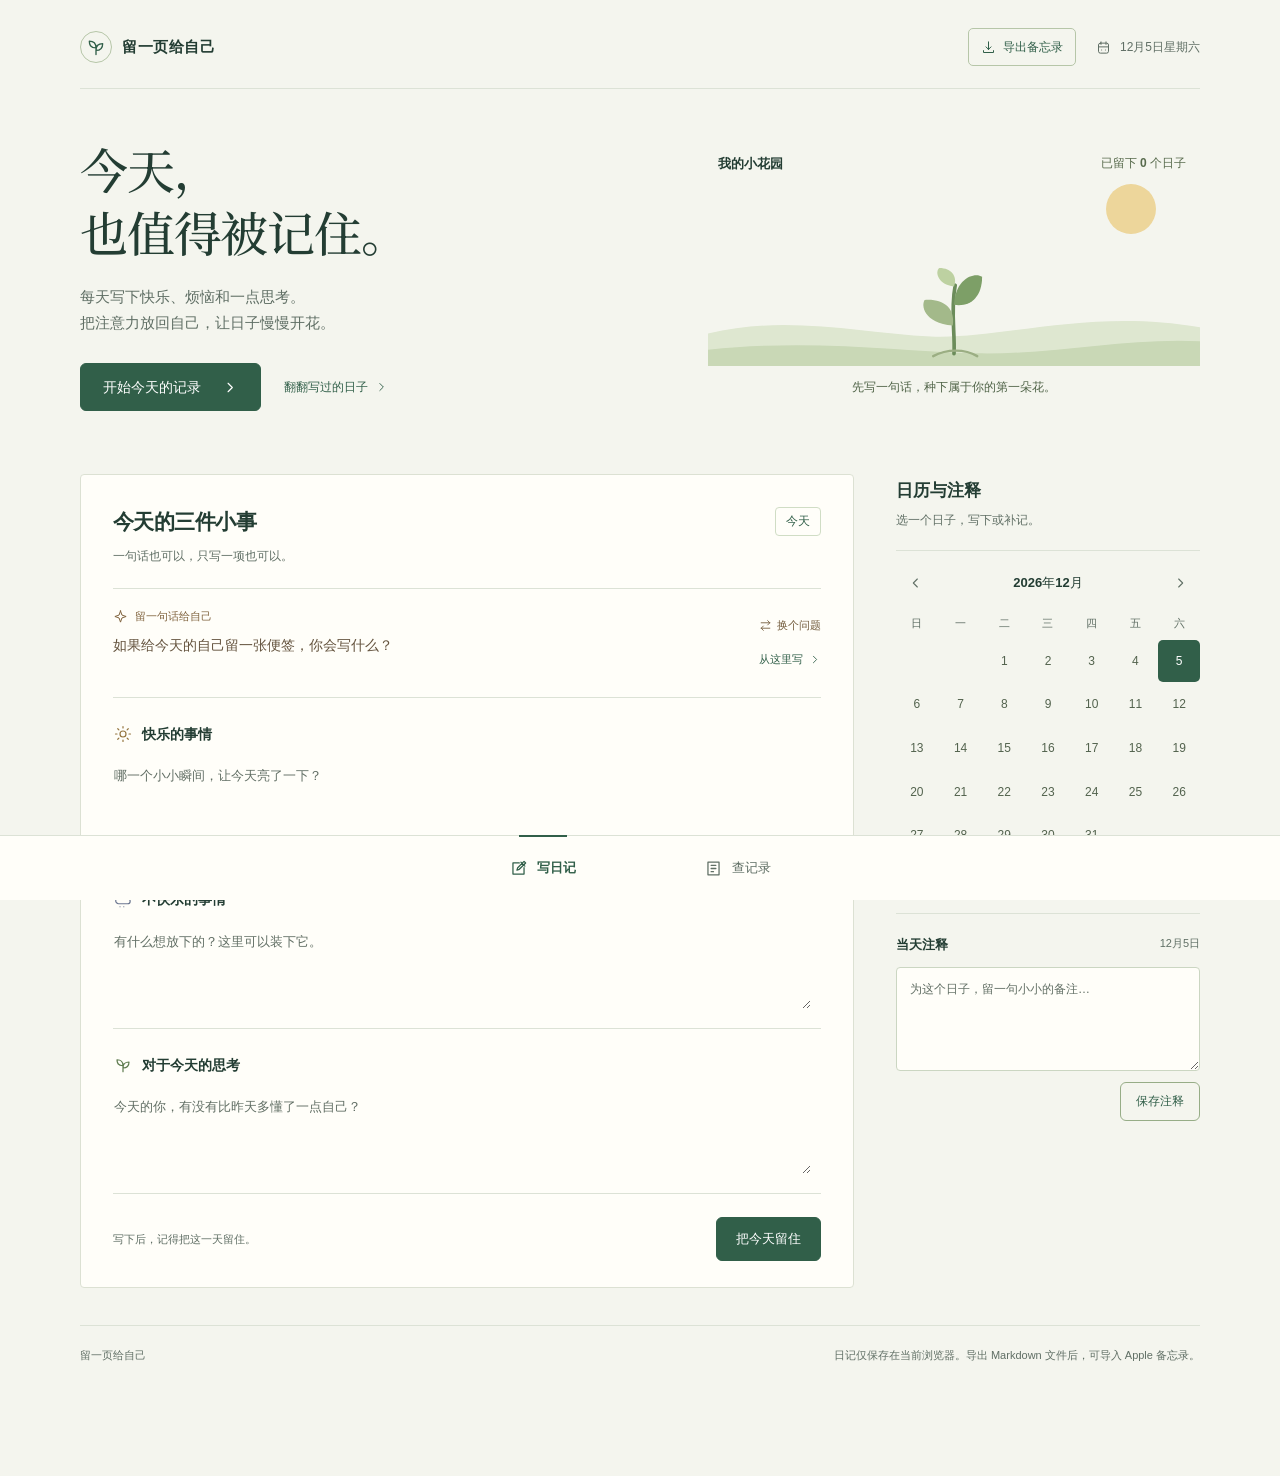
==== growth-space/index.html @ d2fd9449 "Add private growth journal Pages app" ====
<!doctype html>
<html lang="zh-CN">
<head>
<meta charset="utf-8">
<meta name="viewport" content="width=device-width, initial-scale=1">
<meta name="theme-color" content="#f4f5ee">
<meta name="description" content="一个只属于自己的成长花园，写下快乐、烦恼和今天的思考。">
<title>留一页给自己 · 每日记录</title>
<link rel="preload" href="./assets/journal-serif.ttf" as="font" type="font/ttf" crossorigin>
<link rel="stylesheet" href="./style.css">
<script src="./app.js" defer></script>
</head>
<body>
<svg class="icon-defs" xmlns="http://www.w3.org/2000/svg" aria-hidden="true">
<symbol id="i-leaf" viewBox="0 0 24 24"><path d="M12 21V10M12 13C5 13 4 9 4 5c5 0 8 2 8 8ZM12 16c0-5 3-8 8-8 0 5-2 8-8 8Z"/></symbol>
<symbol id="i-sun" viewBox="0 0 24 24"><circle cx="12" cy="12" r="4"/><path d="M12 2v2m0 16v2M2 12h2m16 0h2M5 5l1.5 1.5m11 11L19 19m0-14-1.5 1.5m-11 11L5 19"/></symbol>
<symbol id="i-cloud" viewBox="0 0 24 24"><path d="M6 17h12a3.5 3.5 0 0 0 .1-7 6 6 0 0 0-11.5-1A4 4 0 0 0 6 17ZM8 21h.1m4.9 0h.1"/></symbol>
<symbol id="i-spark" viewBox="0 0 24 24"><path d="m12 3 2.3 6.7L21 12l-6.7 2.3L12 21l-2.3-6.7L3 12l6.7-2.3L12 3Z"/></symbol>
<symbol id="i-calendar" viewBox="0 0 24 24"><rect x="4" y="5" width="16" height="16" rx="3"/><path d="M8 3v4m8-4v4M4 11h16m-11 5h.1m5.9 0h.1"/></symbol>
<symbol id="i-left" viewBox="0 0 24 24"><path d="m14 6-6 6 6 6"/></symbol>
<symbol id="i-right" viewBox="0 0 24 24"><path d="m10 6 6 6-6 6"/></symbol>
<symbol id="i-pen" viewBox="0 0 24 24"><path d="M13 5H5v14h14v-8M15 4l5 5M10 14l3-1 8-8-2-2-8 8-1 3Z"/></symbol>
<symbol id="i-book" viewBox="0 0 24 24"><path d="M5 4h14v16H5zM9 8h6M9 12h6M9 16h3"/></symbol>
<symbol id="i-change" viewBox="0 0 24 24"><path d="M20 7H4m12-4 4 4-4 4M4 17h16m-12 4-4-4 4-4"/></symbol>
<symbol id="i-download" viewBox="0 0 24 24"><path d="M12 3v12m0 0 4-4m-4 4-4-4M4 17v3h16v-3"/></symbol>
<symbol id="i-flower" viewBox="0 0 24 24"><path d="M12 10C6 7 7 2 10 3c3-3 6 1 2 7ZM12 10c2-6 7-6 8-3 3 3-1 7-8 3ZM12 10c6 2 6 7 3 8-3 3-7-1-3-8ZM12 10c-3 6-8 4-8 1-1-4 4-6 8-1ZM12 14v8m0-3c4 0 5-2 6-4-3 0-5 1-6 4Z"/><circle cx="12" cy="10" r="1.8"/></symbol>
</svg>
<div class="page">
<header class="topline">
<a class="brand" href="#write"><span class="brand-mark"><svg class="icon" aria-hidden="true"><use href="#i-leaf"/></svg></span>留一页给自己</a>
<div class="top-actions"><button class="export-button" id="exportNotes" type="button" aria-label="导出备忘录文件" title="导出所有记录为 Markdown 文件"><svg class="icon" aria-hidden="true"><use href="#i-download"/></svg><span>导出备忘录</span></button><div class="top-date"><svg class="icon" aria-hidden="true"><use href="#i-calendar"/></svg><span id="todayLabel"></span></div></div>
</header>
<main id="writePage">
<section class="intro" aria-labelledby="welcomeTitle">
<div class="intro-copy"><h1 id="welcomeTitle" tabindex="-1">今天，<br>也值得被记住。</h1><p>每天写下快乐、烦恼和一点思考。<br>把注意力放回自己，让日子慢慢开花。</p><div class="hero-actions"><button class="button hero-button" id="beginWriting" type="button"><span id="beginLabel">开始今天的记录</span><svg class="icon" aria-hidden="true"><use href="#i-right"/></svg></button><a class="quiet-link" href="#records">翻翻写过的日子<svg class="icon" aria-hidden="true"><use href="#i-right"/></svg></a></div></div>
<section class="garden" aria-labelledby="gardenTitle">
<div class="garden-top"><h2 id="gardenTitle">我的小花园</h2><span class="garden-total">已留下 <b id="gardenCount">0</b> 个日子</span></div>
<div class="garden-scene" id="gardenScene">
<span class="garden-sun" aria-hidden="true"></span>
<svg class="garden-ground" viewBox="0 0 460 55" preserveAspectRatio="none" aria-hidden="true"><path d="M0 35C75 0 147 24 211 27S358-7 460 26V55H0Z" fill="currentColor"/><path d="M0 44c101-18 176-3 248-1s142-21 212-8v20H0Z" fill="#c9d8b6"/></svg>
<svg class="garden-seedling" id="gardenSeedling" viewBox="0 0 90 110" aria-hidden="true"><path d="M45 103C46 86 42 68 46 47" fill="none" stroke="#6b8c5a" stroke-width="3" stroke-linecap="round"/><path d="M44 80C20 78 18 63 21 59c16-1 25 7 23 21Z" fill="#a3b98a"/><path d="M45 63C46 41 62 36 68 40c0 17-10 25-23 23Z" fill="#7d9f67"/><path d="M45 48C32 47 29 36 33 33c10 0 15 7 12 15Z" fill="#bdd1a1"/><path d="M28 105c11-6 26-6 36 0" fill="none" stroke="#9bae83" stroke-width="2" stroke-linecap="round"/></svg>
<div id="gardenFlowers"></div>
</div>
<p class="garden-caption" id="gardenCaption">先写一句话，种下属于你的第一朵花。</p>
<p class="garden-more" id="gardenMore" hidden></p>
</section>
</section>
<div class="workspace">
<section class="journal" id="journal" aria-labelledby="journalTitle">
<div class="journal-head"><div><h2 id="journalTitle">今天的三件小事</h2><p class="writing-status" id="writingStatus">一句话也可以，只写一项也可以。</p></div><span class="selected-label" id="recordDateTag">今天</span></div>
<aside class="inspiration" aria-label="写作灵感">
<div class="inspiration-copy"><div class="inspiration-head"><svg class="icon" aria-hidden="true"><use href="#i-spark"/></svg><span id="promptCategory">给你一点写作灵感</span></div><p id="inspirationText" aria-live="polite"></p></div>
<div class="inspiration-actions"><button type="button" class="text-button" id="nextPrompt"><svg class="icon" aria-hidden="true"><use href="#i-change"/></svg>换个问题</button><button type="button" class="text-button start-prompt" id="startPrompt">从这里写<svg class="icon" aria-hidden="true"><use href="#i-right"/></svg></button></div>
</aside>
<div class="prompt happy-field"><label class="prompt-label" for="happyInput"><span class="prompt-symbol"><svg class="icon" aria-hidden="true"><use href="#i-sun"/></svg></span>快乐的事情</label><textarea id="happyInput" maxlength="1000" placeholder="哪一个小小瞬间，让今天亮了一下？"></textarea></div>
<div class="prompt low-field"><label class="prompt-label" for="unhappyInput"><span class="prompt-symbol"><svg class="icon" aria-hidden="true"><use href="#i-cloud"/></svg></span>不快乐的事情</label><textarea id="unhappyInput" maxlength="1000" placeholder="有什么想放下的？这里可以装下它。"></textarea></div>
<div class="prompt thought-field"><label class="prompt-label" for="thoughtInput"><span class="prompt-symbol"><svg class="icon" aria-hidden="true"><use href="#i-leaf"/></svg></span>对于今天的思考</label><textarea id="thoughtInput" maxlength="1000" placeholder="今天的你，有没有比昨天多懂了一点自己？"></textarea></div>
<div class="journal-foot"><span class="save-status" id="saveHint" role="status">写下后，记得把这一天留住。</span><button class="button" id="saveRecord" type="button">把今天留住</button></div>
</section>
<aside class="calendar" aria-labelledby="calendarTitle">
<div class="calendar-title"><h2 id="calendarTitle">日历与注释</h2><p>选一个日子，写下或补记。</p></div>
<div class="calendar-head"><div class="month-nav"><button class="month-button" id="prevMonth" type="button" aria-label="上个月"><svg class="icon" aria-hidden="true"><use href="#i-left"/></svg></button><strong id="monthLabel"></strong><button class="month-button" id="nextMonth" type="button" aria-label="下个月"><svg class="icon" aria-hidden="true"><use href="#i-right"/></svg></button></div></div>
<div class="weekdays" aria-hidden="true"><span>日</span><span>一</span><span>二</span><span>三</span><span>四</span><span>五</span><span>六</span></div>
<div class="days" id="calendarDays" aria-label="选择记录日期"></div>
<div class="calendar-legend"><span><i class="legend-dot"></i>这些日子，留下了记录</span><button id="returnToday" type="button">回到今天</button></div>
<div class="note"><label class="note-label" for="calendarNoteInput">当天注释 <span id="calendarDateLabel"></span></label><textarea id="calendarNoteInput" maxlength="500" placeholder="为这个日子，留一句小小的备注…"></textarea><div class="note-foot"><button class="button" id="saveCalendarNote" type="button">保存注释</button></div></div>
</aside>
</div>
<footer class="bottom-note"><span>留一页给自己</span><span>日记仅保存在当前浏览器。导出 Markdown 文件后，可导入 Apple 备忘录。</span></footer>
</main>
<main id="recordsPage" hidden aria-labelledby="recordsTitle">
<div class="archive">
<section class="archive-intro"><svg class="icon" aria-hidden="true"><use href="#i-flower"/></svg><h1 id="recordsTitle" tabindex="-1">原来，已经走过这些日子。</h1><p>把平常的日子收好，再看看慢慢生长的自己。</p></section>
<p class="archive-count" id="recordCount" role="status"></p>
<section class="archive-transfer" aria-label="导入旧站记录"><div><h2>从旧网址带回记录</h2><p>在旧网站导出备忘录，再选择文件导入到这里。</p></div><div><input id="importArchive" type="file" accept=".md,text/markdown" hidden><button class="export-button" id="importArchiveButton" type="button">导入旧站备忘录</button></div></section>
<div id="recordList"></div>
<section class="archive-empty" id="recordsEmpty" hidden><h2>这里，等着你的第一朵花。</h2><p>写下一件小事，保存后就能在这里重逢。</p><a href="#write">去留住今天</a></section>
</div>
</main>
</div>
<nav class="bottom-nav" aria-label="页面切换">
<a href="#write" id="writeNav" aria-current="page"><svg class="icon" aria-hidden="true"><use href="#i-pen"/></svg>写日记</a>
<a href="#records" id="recordsNav"><svg class="icon" aria-hidden="true"><use href="#i-book"/></svg>查记录</a>
</nav>
<div class="toast" id="toast" role="status" aria-live="polite"></div>
</body>
</html>
---- growth-space/style.css ----
@font-face {
  font-family: "Journal Serif";
  src: url("./assets/journal-serif.ttf") format("truetype");
  font-style: normal;
  font-weight: 500;
  font-display: swap;
}
:root {
  color-scheme: light;
  --ink: #233d33;
  --muted: #606f65;
  --line: #dce2d6;
  --paper: #fffef9;
  --ground: #f4f5ee;
  --green: #315f49;
  --green-dark: #244b38;
  --green-pale: #e8eee1;
  --warm: #80633e;
}
* { box-sizing: border-box; }
html { scroll-padding: 24px 0 112px; }
body { margin: 0; background: var(--ground); color: var(--ink); font: 15px/1.75 -apple-system, BlinkMacSystemFont, "Segoe UI", "PingFang SC", "Microsoft YaHei", sans-serif; -webkit-font-smoothing: antialiased; }
button, textarea { font: inherit; }
button, a { -webkit-tap-highlight-color: transparent; }
button { color: inherit; cursor: pointer; touch-action: manipulation; }
button:focus-visible, a:focus-visible, textarea:focus-visible, article:focus-visible { outline: 2px solid var(--green); outline-offset: 4px; }
::selection { background: #d7e3cc; color: #233d33; }
textarea { caret-color: var(--green); scroll-margin: 24px 0 112px; }
[hidden] { display: none !important; }
.icon { width: 20px; height: 20px; flex: none; fill: none; stroke: currentColor; stroke-width: 1.6; stroke-linecap: round; stroke-linejoin: round; }
.icon-defs { position: absolute; width: 0; height: 0; overflow: hidden; }
.page { width: min(1120px, calc(100% - 64px)); margin: auto; padding: 28px 0 calc(110px + env(safe-area-inset-bottom, 0px)); }
.topline { display: flex; align-items: center; justify-content: space-between; gap: 16px; border-bottom: 1px solid var(--line); padding-bottom: 22px; }
.brand { display: flex; align-items: center; gap: 10px; color: var(--ink); text-decoration: none; font-size: 15px; font-weight: 650; letter-spacing: .035em; }
.brand-mark { display: grid; place-items: center; width: 32px; height: 32px; color: var(--green); border: 1px solid #b6c6a8; border-radius: 50%; }
.brand-mark .icon { width: 20px; height: 20px; }
.top-actions { display: flex; align-items: center; gap: 20px; }
.export-button { display: inline-flex; align-items: center; justify-content: center; gap: 7px; min-height: 38px; padding: 0 12px; border: 1px solid #b6c6a8; border-radius: 5px; background: transparent; color: var(--green); font-size: 12px; white-space: nowrap; transition: background .16s ease, border-color .16s ease; }
.export-button .icon { width: 15px; height: 15px; }
.export-button:hover { background: var(--green-pale); border-color: var(--green); }
.top-date { display: flex; align-items: center; gap: 9px; color: var(--muted); font-size: 12px; }
.top-date .icon { width: 15px; height: 15px; }
main { padding-top: 40px; }
.intro { display: grid; grid-template-columns: 1.15fr 1fr; align-items: center; gap: 62px; margin-bottom: 48px; }
.intro-copy { padding: 8px 0 15px; }
h1 { font-family: "Journal Serif", "Noto Serif SC", "Songti SC", "STSong", serif; font-size: 48px; line-height: 1.32; letter-spacing: -.025em; font-weight: 500; margin: 0; }
.intro-copy p { font-size: 15px; color: var(--muted); margin: 20px 0 0; }
.hero-actions { display: flex; align-items: center; flex-wrap: wrap; gap: 12px 23px; margin-top: 27px; }
.button { display: inline-flex; align-items: center; justify-content: center; gap: 12px; min-height: 44px; border: 1px solid var(--green); border-radius: 6px; padding: 0 19px; background: var(--green); color: #fff; font-size: 13px; font-weight: 550; white-space: nowrap; transition: background .16s ease, border-color .16s ease; }
.button:hover { background: var(--green-dark); border-color: var(--green-dark); }
.button:active { background: #1e402e; }
.hero-button { min-height: 48px; font-size: 14px; padding: 0 22px; gap: 20px; }
.hero-button .icon { width: 17px; height: 17px; }
.quiet-link { display: inline-flex; align-items: center; gap: 6px; color: var(--green); text-decoration: none; min-height: 44px; font-size: 12px; }
.quiet-link .icon { width: 14px; height: 14px; }
.quiet-link:hover { text-decoration: underline; text-underline-offset: 5px; }
.garden { position: relative; padding: 13px 0 16px; overflow: hidden; isolation: isolate; min-height: 276px; }
.garden-top { position: relative; z-index: 1; display: flex; justify-content: space-between; align-items: center; gap: 10px; padding: 0 14px 0 10px; }
.garden-top h2 { font-size: 13px; font-weight: 600; margin: 0; }
.garden-total { font-size: 12px; color: #586b4d; }
.garden-total b { font-weight: 600; }
.garden-scene { position: relative; height: 190px; }
.garden-sun { position: absolute; right: 9%; top: 9px; width: 50px; height: 50px; border-radius: 50%; background: #edd69b; }
.garden-ground { position: absolute; inset: auto -35px -1px; height: 58px; width: calc(100% + 70px); color: #dee7d0; }
.garden-flower { position: absolute; transform: translateX(-50%); display: block; padding: 0; border: 0; background: transparent; transform-origin: 50% 95%; transition: transform .2s ease; }
.garden-flower:hover { transform: translateX(-50%) rotate(-5deg); }
.garden-flower svg { display: block; width: 100%; height: auto; overflow: visible; }
.garden-flower:focus-visible { outline-offset: 0; border-radius: 5px; }
.garden-seedling { position: absolute; width: 110px; height: 140px; left: 50%; bottom: 0; transform: translateX(-50%); }
.garden-caption { position: relative; z-index: 1; text-align: center; margin: 12px 0 0; color: #4f6347; font-size: 12px; }
.garden-more { font-size: 11px; text-align: center; color: #596d50; margin: 4px 0 0; }
.bloom .garden-flower:last-child svg { animation: blossom .7s cubic-bezier(.16,1,.3,1) both; transform-origin: center bottom; }
@keyframes blossom { from { transform: scale(.75) rotate(-8deg); filter: brightness(1.15); } to { transform: scale(1) rotate(0); filter: brightness(1); } }
.workspace { display: grid; grid-template-columns: minmax(0,1fr) 304px; gap: 42px; align-items: start; }
.journal { min-width: 0; background: var(--paper); border: 1px solid #dce1d3; border-radius: 4px; padding: 29px 32px 26px; }
.journal-head { display: flex; justify-content: space-between; align-items: flex-start; gap: 15px; padding-bottom: 21px; }
.journal-head h2 { margin: 0; font-size: 21px; font-weight: 600; letter-spacing: -.025em; }
.writing-status { font-size: 12px; color: var(--muted); margin: 5px 0 0; }
.selected-label { font-size: 12px; color: var(--green); border: 1px solid #d0ddc5; padding: 3px 10px; border-radius: 4px; white-space: nowrap; margin-top: 3px; }
.inspiration { display: flex; align-items: flex-start; justify-content: space-between; gap: 22px; padding: 18px 0 20px; border-top: 1px solid var(--line); border-bottom: 1px solid var(--line); min-width: 0; }
.inspiration-copy { min-width: 0; }
.inspiration-head { display: flex; align-items: center; gap: 7px; color: var(--warm); font-size: 11px; }
.inspiration-head .icon { width: 15px; height: 15px; }
.inspiration p { font-size: 14px; line-height: 1.85; margin: 7px 0 0; color: #64533e; }
.inspiration-actions { display: grid; flex: none; gap: 0; padding-top: 2px; }
.text-button { display: inline-flex; align-items: center; justify-content: flex-start; gap: 5px; min-height: 34px; padding: 0; border: 0; background: none; color: #725b3c; font-size: 11px; }
.text-button .icon { width: 13px; height: 13px; }
.text-button:hover { text-decoration: underline; text-underline-offset: 4px; }
.start-prompt { color: var(--green); }
.prompt { padding: 24px 0 18px; border-bottom: 1px solid var(--line); }
.prompt-label { display: flex; align-items: center; gap: 9px; margin-bottom: 10px; font-weight: 600; font-size: 14px; }
.prompt-symbol { display: grid; place-items: center; width: 20px; height: 24px; color: #94743e; }
.prompt-symbol .icon { width: 18px; height: 18px; }
.low-field .prompt-symbol { color: #6c7791; }
.thought-field .prompt-symbol { color: #5d7a4e; }
.prompt textarea { display: block; width: 100%; border: 1px solid transparent; border-radius: 3px; min-height: 88px; padding: 7px 9px; margin-left: -9px; max-width: calc(100% + 9px); resize: vertical; background: transparent; color: var(--ink); font-size: 16px; line-height: 1.85; transition: background .16s ease; }
.prompt textarea::placeholder { color: #626f65; font-size: 13px; }
.prompt textarea:focus { background: #f8faf4; border-color: #b7c8ac; }
.prompt textarea:focus-visible { outline: 2px solid var(--green); outline-offset: 2px; }
.journal-foot { padding-top: 23px; display: flex; align-items: center; justify-content: space-between; gap: 15px; }
.save-status { font-size: 11px; color: var(--muted); }
.calendar { padding: 2px 0 0; min-width: 0; }
.calendar-title { padding: 0 0 19px; border-bottom: 1px solid var(--line); }
.calendar-title h2 { font-size: 17px; margin: 0; font-weight: 600; }
.calendar-title p { font-size: 12px; margin: 4px 0 0; color: var(--muted); }
.calendar-head { padding: 12px 0 5px; }
.month-nav { display: flex; align-items: center; justify-content: space-between; gap: 5px; }
.month-nav strong { font-size: 13px; text-align: center; font-weight: 550; font-variant-numeric: tabular-nums; }
.month-button { display: grid; place-items: center; width: 40px; height: 40px; padding: 0; border: 0; border-radius: 5px; background: transparent; color: var(--muted); }
.month-button .icon { width: 16px; height: 16px; }
.month-button:hover { background: #e7edde; }
.weekdays, .days { display: grid; grid-template-columns: repeat(7,minmax(0,1fr)); text-align: center; gap: 2px; }
.weekdays { margin: 6px 0 7px; }
.weekdays span { color: var(--muted); font-size: 11px; }
.calendar-day, .calendar-spacer { position: relative; min-height: 40px; aspect-ratio: 1; display: grid; place-items: center; }
.calendar-day { width: 100%; border: 0; border-radius: 5px; background: transparent; font-size: 12px; color: #53634e; font-variant-numeric: tabular-nums; }
.calendar-day:hover { background: #e6eddd; }
.calendar-day.selected { background: var(--green); color: white; }
.calendar-day.today:not(.selected) { box-shadow: inset 0 0 0 1px #97b08b; color: var(--green-dark); }
.calendar-day.has-note:after { position: absolute; content: ""; bottom: 4px; left: calc(50% - 2px); width: 4px; height: 4px; border-radius: 50%; background: #b18a4b; }
.calendar-day.selected.has-note:after { background: white; }
.calendar-legend { display: flex; align-items: center; justify-content: space-between; gap: 4px; font-size: 11px; color: var(--muted); margin: 8px 0 0; }
.legend-dot { display: inline-block; width: 4px; height: 4px; background: #b18a4b; border-radius: 50%; margin-right: 5px; }
.calendar-legend button { font-size: 11px; min-height: 36px; padding: 0 1px; color: var(--green); background: none; border: 0; }
.note { border-top: 1px solid var(--line); padding-top: 20px; margin-top: 12px; }
.note-label { display: flex; justify-content: space-between; gap: 8px; font-size: 13px; font-weight: 600; margin-bottom: 10px; }
.note-label span { color: var(--muted); font-size: 11px; font-weight: 400; }
.note textarea { display: block; width: 100%; min-height: 104px; border: 1px solid #cbd6c2; border-radius: 4px; resize: vertical; background: var(--paper); color: var(--ink); font-size: 15px; line-height: 1.8; padding: 11px 13px; }
.note textarea::placeholder { color: #626f65; font-size: 12px; }
.note-foot { text-align: right; margin-top: 11px; }
.note-foot .button { background: transparent; color: var(--green); border-color: #97ad87; min-height: 39px; padding: 0 15px; font-size: 12px; }
.note-foot .button:hover { background: #e6eddd; }
.bottom-note { display: flex; align-items: center; justify-content: space-between; gap: 20px; margin: 37px 0 0; padding-top: 20px; border-top: 1px solid var(--line); color: var(--muted); font-size: 11px; }
.bottom-nav { position: fixed; bottom: 0; left: 0; right: 0; z-index: 5; display: flex; justify-content: center; gap: 25px; padding: 9px 20px calc(9px + env(safe-area-inset-bottom,0px)); background: var(--paper); border-top: 1px solid #dce2d6; }
.bottom-nav a { position: relative; display: flex; align-items: center; justify-content: center; gap: 9px; width: 170px; min-height: 46px; color: var(--muted); text-decoration: none; font-size: 13px; border-radius: 4px; }
.bottom-nav a[aria-current=page] { color: var(--green); font-weight: 650; }
.bottom-nav a[aria-current=page]:before { content: ""; position: absolute; top: -10px; left: calc(50% - 24px); width: 48px; height: 2px; background: var(--green); }
.bottom-nav a:hover { background: #f0f4e9; }
.bottom-nav .icon { width: 19px; height: 19px; }
.toast { position: fixed; left: 50%; bottom: calc(85px + env(safe-area-inset-bottom,0px)); transform: translate(-50%,8px); opacity: 0; pointer-events: none; background: #2d4c39; color: white; border-radius: 6px; padding: 12px 18px; font-size: 13px; max-width: calc(100% - 32px); width: max-content; z-index: 6; box-shadow: 0 5px 22px #253a2720; transition: opacity .18s ease,transform .18s ease; }
.toast.show { transform: translate(-50%,0); opacity: 1; }
.archive { max-width: 940px; margin: auto; }
.archive-intro { padding: 16px 0 25px; }
.archive-intro h1 { font-size: 36px; }
.archive-intro p { color: var(--muted); font-size: 14px; margin: 14px 0 0; }
.archive-intro .icon { width: 28px; height: 28px; color: #688052; margin-bottom: 14px; }
.archive-count { color: var(--muted); font-size: 12px; margin: 0 0 33px; }
.archive-transfer { display: flex; align-items: center; justify-content: space-between; gap: 20px; padding: 18px 20px; margin: 0 0 28px; border-left: 2px solid #9eae8d; background: #edf0e8; }
.archive-transfer h2 { margin: 0; font-size: 14px; font-weight: 600; }
.archive-transfer p { margin: 3px 0 0; color: var(--muted); font-size: 12px; }
.archive-transfer .export-button { background: var(--paper); }
.archive-entry { display: grid; grid-template-columns: 185px minmax(0,1fr); gap: 40px; padding: 30px 0 36px; border-top: 1px solid var(--line); scroll-margin-top: 30px; }
.archive-entry h2 { font-size: 13px; line-height: 1.9; font-weight: 550; margin: 0; color: #5d705c; }
.archive-entry h3 { font-size: 12px; color: #527244; margin: 25px 0 7px; font-weight: 600; }
.archive-content h3:first-child { margin-top: 0; }
.archive-entry p { font-size: 15px; line-height: 1.95; white-space: pre-wrap; overflow-wrap: anywhere; margin: 0; max-width: 70ch; }
.archive-entry.highlighted { border-top-color: #7c9a68; }
.archive-empty { padding: 30px 0; border-top: 1px solid var(--line); }
.archive-empty h2 { font-size: 19px; font-weight: 500; margin-top: 0; }
.archive-empty p { font-size: 14px; color: var(--muted); }
.archive-empty a { display: inline-flex; align-items: center; min-height: 44px; color: var(--green-dark); text-underline-offset: 5px; }
@media (max-width: 1000px) {
  .page { width: calc(100% - 48px); }
  .workspace { grid-template-columns: minmax(0,1fr) 280px; gap: 27px; }
  .journal { padding: 25px 24px; }
  .intro { gap: 32px; }
  h1 { font-size: 42px; }
  .hero-actions { gap: 9px 15px; }
  .hero-button { padding: 0 17px; }
  .inspiration { flex-direction: column; gap: 9px; }
  .inspiration-actions { display: flex; justify-content: space-between; width: 100%; }
  .journal-foot { align-items: flex-start; flex-direction: column; }
  .journal-foot .button { align-self: flex-end; }
}
@media (max-width: 700px) {
  .page { width: min(560px,calc(100% - 36px)); padding-top: 19px; }
  .topline { padding-bottom: 17px; }
  .brand { font-size: 13px; gap: 8px; }
  .brand-mark { width: 28px; height: 28px; }
  .top-actions { gap: 9px; }
  .export-button { gap: 5px; min-height: 36px; padding: 0 8px; font-size: 10px; }
  .export-button .icon { width: 14px; height: 14px; }
  .top-date { font-size: 11px; }
  .top-date .icon { display: none; }
  main { padding-top: 25px; }
  .intro { grid-template-columns: 1fr; gap: 18px; margin-bottom: 30px; }
  .intro-copy { padding: 0; }
  .intro-copy h1 { font-size: 33px; line-height: 1.3; }
  .intro-copy h1 br { display: none; }
  .intro-copy p { font-size: 13px; margin-top: 13px; line-height: 1.9; }
  .hero-actions { margin-top: 20px; gap: 10px 18px; }
  .hero-button { min-height: 44px; padding: 0 15px; gap: 9px; font-size: 13px; }
  .quiet-link { font-size: 11px; }
  .garden { padding: 7px 0 10px; min-height: 0; }
  .garden-top { padding: 0; }
  .garden-top h2 { font-size: 12px; }
  .garden-total { font-size: 11px; }
  .garden-scene { height: 104px; margin: 0 10px; }
  .garden-sun { width: 32px; height: 32px; top: 5px; }
  .garden-flower { max-width: 50px; }
  .garden-seedling { width: 68px; height: 90px; }
  .garden-ground { height: 36px; }
  .garden-caption { font-size: 11px; margin-top: 8px; }
  .garden-more { font-size: 11px; margin-top: 3px; }
  .workspace { display: flex; flex-direction: column; gap: 32px; }
  .workspace > * { width: 100%; }
  .journal { padding: 23px 20px; }
  .journal-head { padding-bottom: 17px; }
  .journal-head h2 { font-size: 18px; }
  .writing-status { font-size: 11px; }
  .selected-label { font-size: 11px; }
  .inspiration { padding: 15px 0 14px; }
  .inspiration p { font-size: 13px; margin-top: 6px; }
  .inspiration-head { font-size: 11px; }
  .inspiration-actions { padding-top: 0; }
  .text-button { min-height: 32px; font-size: 11px; }
  .prompt { padding: 21px 0 15px; }
  .prompt-label { font-size: 14px; margin-bottom: 8px; }
  .prompt textarea { font-size: 16px; min-height: 83px; }
  .prompt textarea::placeholder { font-size: 12px; }
  .journal-foot { flex-direction: row; align-items: center; gap: 12px; padding-top: 20px; }
  .save-status { font-size: 11px; max-width: 49%; }
  .button { min-height: 43px; padding: 0 13px; font-size: 12px; }
  .calendar { padding: 0 7px; }
  .calendar-title { padding-bottom: 16px; }
  .calendar-title h2 { font-size: 17px; }
  .calendar-day, .calendar-spacer { aspect-ratio: 1.2; min-height: 40px; }
  .calendar-day { font-size: 13px; }
  .note textarea { font-size: 16px; min-height: 100px; }
  .bottom-note { align-items: flex-start; flex-direction: column; gap: 4px; margin-top: 32px; font-size: 11px; }
  .bottom-nav { gap: 12px; }
  .bottom-nav a { width: 44%; min-height: 45px; font-size: 13px; }
  .archive-intro { padding-top: 3px; }
  .archive-intro h1 { font-size: 29px; line-height: 1.5; }
  .archive-intro p { font-size: 13px; margin-top: 10px; }
  .archive-count { font-size: 11px; margin-bottom: 25px; }
  .archive-transfer { align-items: flex-start; flex-direction: column; gap: 12px; padding: 15px; margin-bottom: 20px; }
  .archive-transfer > div:last-child { align-self: flex-end; }
  .archive-entry { grid-template-columns: 1fr; gap: 19px; padding: 24px 0 29px; }
  .archive-entry h2 { font-size: 12px; }
  .archive-entry p { font-size: 15px; }
}
@media (max-width: 360px) {
  .page { width: calc(100% - 28px); }
  .intro-copy h1 { font-size: 29px; }
  .top-date { font-size: 11px; }
  .brand { font-size: 12px; }
  .top-actions { gap: 7px; }
  .export-button { padding: 0 6px; font-size: 10px; }
  .hero-actions { gap: 2px 10px; }
  .hero-button { font-size: 12px; padding: 0 12px; }
  .quiet-link { font-size: 11px; }
  .journal { padding: 20px 16px; }
}
@media (prefers-reduced-motion: reduce) {
  .bloom .garden-flower:last-child svg { animation: none; }
  button, .garden-flower, .toast, .prompt textarea { transition: none; }
}
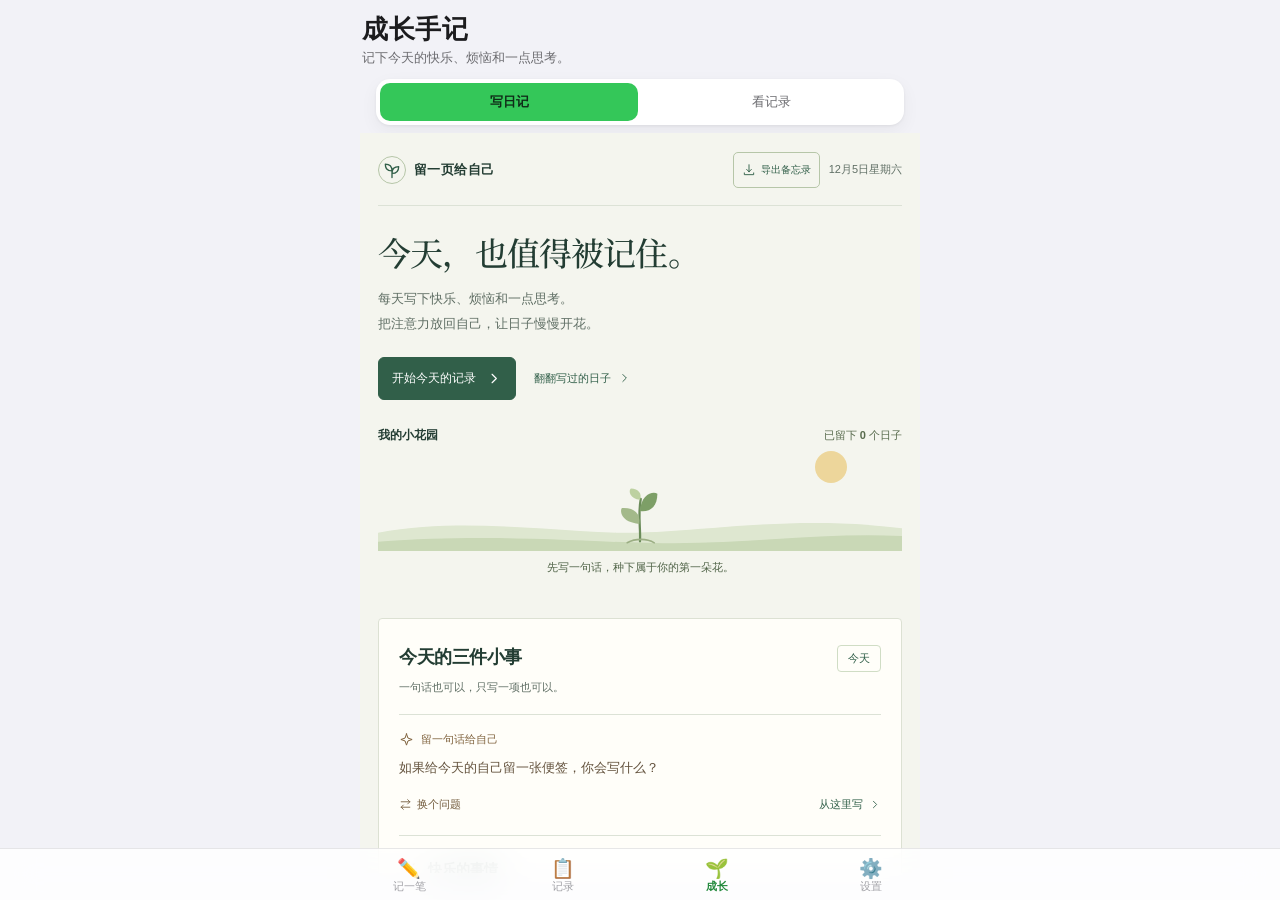
==== commit bc648593: "Route standalone journal link into main app" ====
--- a/growth-space/index.html
+++ b/growth-space/index.html
@@ -6,6 +6,7 @@
 <meta name="theme-color" content="#f4f5ee">
 <meta name="description" content="一个只属于自己的成长花园，写下快乐、烦恼和今天的思考。">
 <title>留一页给自己 · 每日记录</title>
+<script>if(new URLSearchParams(location.search).get('embedded')==='1'){document.documentElement.classList.add('embedded')}else{location.replace('../#growth')}</script>
 <link rel="preload" href="./assets/journal-serif.ttf" as="font" type="font/ttf" crossorigin>
 <link rel="stylesheet" href="./style.css">
 <script src="./app.js" defer></script>
--- a/growth-space/style.css
+++ b/growth-space/style.css
@@ -30,6 +30,7 @@
 .icon { width: 20px; height: 20px; flex: none; fill: none; stroke: currentColor; stroke-width: 1.6; stroke-linecap: round; stroke-linejoin: round; }
 .icon-defs { position: absolute; width: 0; height: 0; overflow: hidden; }
 .page { width: min(1120px, calc(100% - 64px)); margin: auto; padding: 28px 0 calc(110px + env(safe-area-inset-bottom, 0px)); }
+html.embedded .page { padding-bottom: 22px; }
 .topline { display: flex; align-items: center; justify-content: space-between; gap: 16px; border-bottom: 1px solid var(--line); padding-bottom: 22px; }
 .brand { display: flex; align-items: center; gap: 10px; color: var(--ink); text-decoration: none; font-size: 15px; font-weight: 650; letter-spacing: .035em; }
 .brand-mark { display: grid; place-items: center; width: 32px; height: 32px; color: var(--green); border: 1px solid #b6c6a8; border-radius: 50%; }
@@ -132,12 +133,14 @@
 .note-foot .button:hover { background: #e6eddd; }
 .bottom-note { display: flex; align-items: center; justify-content: space-between; gap: 20px; margin: 37px 0 0; padding-top: 20px; border-top: 1px solid var(--line); color: var(--muted); font-size: 11px; }
 .bottom-nav { position: fixed; bottom: 0; left: 0; right: 0; z-index: 5; display: flex; justify-content: center; gap: 25px; padding: 9px 20px calc(9px + env(safe-area-inset-bottom,0px)); background: var(--paper); border-top: 1px solid #dce2d6; }
+html.embedded .bottom-nav { display: none; }
 .bottom-nav a { position: relative; display: flex; align-items: center; justify-content: center; gap: 9px; width: 170px; min-height: 46px; color: var(--muted); text-decoration: none; font-size: 13px; border-radius: 4px; }
 .bottom-nav a[aria-current=page] { color: var(--green); font-weight: 650; }
 .bottom-nav a[aria-current=page]:before { content: ""; position: absolute; top: -10px; left: calc(50% - 24px); width: 48px; height: 2px; background: var(--green); }
 .bottom-nav a:hover { background: #f0f4e9; }
 .bottom-nav .icon { width: 19px; height: 19px; }
 .toast { position: fixed; left: 50%; bottom: calc(85px + env(safe-area-inset-bottom,0px)); transform: translate(-50%,8px); opacity: 0; pointer-events: none; background: #2d4c39; color: white; border-radius: 6px; padding: 12px 18px; font-size: 13px; max-width: calc(100% - 32px); width: max-content; z-index: 6; box-shadow: 0 5px 22px #253a2720; transition: opacity .18s ease,transform .18s ease; }
+html.embedded .toast { bottom: 18px; }
 .toast.show { transform: translate(-50%,0); opacity: 1; }
 .archive { max-width: 940px; margin: auto; }
 .archive-intro { padding: 16px 0 25px; }
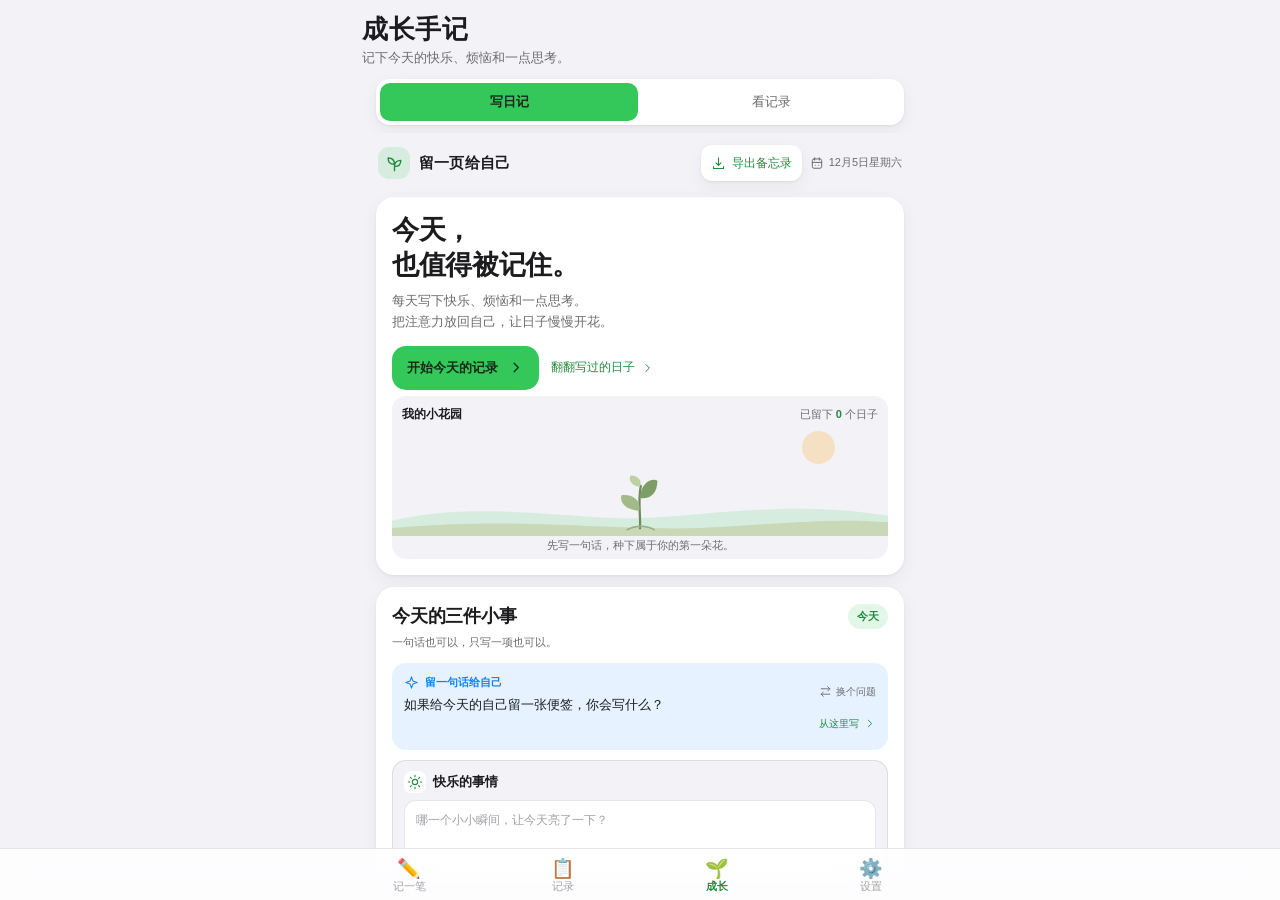
==== commit 3109e7a5: "Match journal theme to the savings app" ====
--- a/growth-space/index.html
+++ b/growth-space/index.html
@@ -3,11 +3,11 @@
 <head>
 <meta charset="utf-8">
 <meta name="viewport" content="width=device-width, initial-scale=1">
-<meta name="theme-color" content="#f4f5ee">
+<meta name="theme-color" content="#f2f2f7" media="(prefers-color-scheme: light)">
+<meta name="theme-color" content="#000000" media="(prefers-color-scheme: dark)">
 <meta name="description" content="一个只属于自己的成长花园，写下快乐、烦恼和今天的思考。">
 <title>留一页给自己 · 每日记录</title>
 <script>if(new URLSearchParams(location.search).get('embedded')==='1'){document.documentElement.classList.add('embedded')}else{location.replace('../#growth')}</script>
-<link rel="preload" href="./assets/journal-serif.ttf" as="font" type="font/ttf" crossorigin>
 <link rel="stylesheet" href="./style.css">
 <script src="./app.js" defer></script>
 </head>
--- a/growth-space/style.css
+++ b/growth-space/style.css
@@ -1,262 +1,223 @@
-@font-face {
-  font-family: "Journal Serif";
-  src: url("./assets/journal-serif.ttf") format("truetype");
-  font-style: normal;
-  font-weight: 500;
-  font-display: swap;
-}
 :root {
-  color-scheme: light;
-  --ink: #233d33;
-  --muted: #606f65;
-  --line: #dce2d6;
-  --paper: #fffef9;
-  --ground: #f4f5ee;
-  --green: #315f49;
-  --green-dark: #244b38;
-  --green-pale: #e8eee1;
-  --warm: #80633e;
+  color-scheme: light dark;
+  --bg: #f2f2f7;
+  --card: #ffffff;
+  --text: #1c1c1e;
+  --text-2: #6c6c70;
+  --text-3: #a1a1a6;
+  --line: rgba(60, 60, 67, 0.12);
+  --green: #34c759;
+  --green-deep: #248a3d;
+  --orange: #ff9f0a;
+  --blue: #0a84ff;
+  --shadow: 0 1px 3px rgba(0, 0, 0, .06), 0 6px 18px rgba(0, 0, 0, .05);
+}
+@media (prefers-color-scheme: dark) {
+  :root {
+    --bg: #000000;
+    --card: #1c1c1e;
+    --text: #f2f2f7;
+    --text-2: #aeaeb2;
+    --text-3: #8e8e93;
+    --line: rgba(120, 120, 128, .3);
+    --green: #30d158;
+    --green-deep: #30d158;
+    --shadow: none;
+  }
 }
 * { box-sizing: border-box; }
-html { scroll-padding: 24px 0 112px; }
-body { margin: 0; background: var(--ground); color: var(--ink); font: 15px/1.75 -apple-system, BlinkMacSystemFont, "Segoe UI", "PingFang SC", "Microsoft YaHei", sans-serif; -webkit-font-smoothing: antialiased; }
+html { min-height: 100%; scroll-padding: 20px 0 90px; }
+body {
+  min-height: 100vh; margin: 0; background: var(--bg); color: var(--text);
+  font: 15px/1.55 -apple-system, BlinkMacSystemFont, "SF Pro Text", "Segoe UI", "PingFang SC", "Microsoft YaHei", sans-serif;
+  -webkit-font-smoothing: antialiased; -webkit-text-size-adjust: 100%;
+}
 button, textarea { font: inherit; }
 button, a { -webkit-tap-highlight-color: transparent; }
 button { color: inherit; cursor: pointer; touch-action: manipulation; }
-button:focus-visible, a:focus-visible, textarea:focus-visible, article:focus-visible { outline: 2px solid var(--green); outline-offset: 4px; }
-::selection { background: #d7e3cc; color: #233d33; }
-textarea { caret-color: var(--green); scroll-margin: 24px 0 112px; }
+button:focus-visible, a:focus-visible, textarea:focus-visible, article:focus-visible {
+  outline: 2px solid var(--blue); outline-offset: 3px;
+}
+::selection { background: rgba(52, 199, 89, .22); color: var(--text); }
+textarea { caret-color: var(--green-deep); scroll-margin: 20px 0 90px; }
 [hidden] { display: none !important; }
-.icon { width: 20px; height: 20px; flex: none; fill: none; stroke: currentColor; stroke-width: 1.6; stroke-linecap: round; stroke-linejoin: round; }
+.icon { width: 20px; height: 20px; flex: none; fill: none; stroke: currentColor; stroke-width: 1.7; stroke-linecap: round; stroke-linejoin: round; }
 .icon-defs { position: absolute; width: 0; height: 0; overflow: hidden; }
-.page { width: min(1120px, calc(100% - 64px)); margin: auto; padding: 28px 0 calc(110px + env(safe-area-inset-bottom, 0px)); }
-html.embedded .page { padding-bottom: 22px; }
-.topline { display: flex; align-items: center; justify-content: space-between; gap: 16px; border-bottom: 1px solid var(--line); padding-bottom: 22px; }
-.brand { display: flex; align-items: center; gap: 10px; color: var(--ink); text-decoration: none; font-size: 15px; font-weight: 650; letter-spacing: .035em; }
-.brand-mark { display: grid; place-items: center; width: 32px; height: 32px; color: var(--green); border: 1px solid #b6c6a8; border-radius: 50%; }
-.brand-mark .icon { width: 20px; height: 20px; }
-.top-actions { display: flex; align-items: center; gap: 20px; }
-.export-button { display: inline-flex; align-items: center; justify-content: center; gap: 7px; min-height: 38px; padding: 0 12px; border: 1px solid #b6c6a8; border-radius: 5px; background: transparent; color: var(--green); font-size: 12px; white-space: nowrap; transition: background .16s ease, border-color .16s ease; }
+.page { width: min(560px, calc(100% - 32px)); margin: auto; padding: 10px 0 calc(82px + env(safe-area-inset-bottom, 0px)); }
+html.embedded .page { padding-bottom: 20px; }
+.topline { display: flex; align-items: center; justify-content: space-between; gap: 12px; padding: 2px 2px 12px; }
+.brand { display: flex; align-items: center; gap: 9px; color: var(--text); text-decoration: none; font-size: 15px; font-weight: 650; letter-spacing: .2px; }
+.brand-mark { display: grid; place-items: center; width: 32px; height: 32px; border-radius: 11px; background: rgba(52, 199, 89, .15); color: var(--green-deep); }
+.brand-mark .icon { width: 19px; height: 19px; }
+.top-actions { display: flex; align-items: center; gap: 8px; }
+.export-button {
+  display: inline-flex; align-items: center; justify-content: center; gap: 6px; min-height: 36px;
+  padding: 0 10px; border: 0; border-radius: 11px; background: var(--card); color: var(--green-deep);
+  font-size: 12px; font-weight: 550; white-space: nowrap; box-shadow: var(--shadow);
+}
 .export-button .icon { width: 15px; height: 15px; }
-.export-button:hover { background: var(--green-pale); border-color: var(--green); }
-.top-date { display: flex; align-items: center; gap: 9px; color: var(--muted); font-size: 12px; }
-.top-date .icon { width: 15px; height: 15px; }
-main { padding-top: 40px; }
-.intro { display: grid; grid-template-columns: 1.15fr 1fr; align-items: center; gap: 62px; margin-bottom: 48px; }
-.intro-copy { padding: 8px 0 15px; }
-h1 { font-family: "Journal Serif", "Noto Serif SC", "Songti SC", "STSong", serif; font-size: 48px; line-height: 1.32; letter-spacing: -.025em; font-weight: 500; margin: 0; }
-.intro-copy p { font-size: 15px; color: var(--muted); margin: 20px 0 0; }
-.hero-actions { display: flex; align-items: center; flex-wrap: wrap; gap: 12px 23px; margin-top: 27px; }
-.button { display: inline-flex; align-items: center; justify-content: center; gap: 12px; min-height: 44px; border: 1px solid var(--green); border-radius: 6px; padding: 0 19px; background: var(--green); color: #fff; font-size: 13px; font-weight: 550; white-space: nowrap; transition: background .16s ease, border-color .16s ease; }
-.button:hover { background: var(--green-dark); border-color: var(--green-dark); }
-.button:active { background: #1e402e; }
-.hero-button { min-height: 48px; font-size: 14px; padding: 0 22px; gap: 20px; }
+.export-button:hover { background: rgba(52, 199, 89, .12); }
+.top-date { display: flex; align-items: center; gap: 5px; color: var(--text-2); font-size: 11px; white-space: nowrap; }
+.top-date .icon { width: 14px; height: 14px; }
+main { padding-top: 4px; }
+.intro, .journal, .calendar, .archive-transfer, .archive-empty {
+  background: var(--card); border-radius: 18px; box-shadow: var(--shadow);
+}
+.intro { display: grid; grid-template-columns: 1fr; gap: 6px; margin-bottom: 12px; padding: 16px; }
+.intro-copy { padding: 0; }
+h1 { margin: 0; font-size: 27px; line-height: 1.3; letter-spacing: -.35px; font-weight: 700; }
+.intro-copy p { margin: 8px 0 0; color: var(--text-2); font-size: 13px; line-height: 1.6; }
+.hero-actions { display: flex; align-items: center; flex-wrap: wrap; gap: 8px 12px; margin-top: 13px; }
+.button {
+  display: inline-flex; align-items: center; justify-content: center; gap: 8px; min-height: 44px;
+  border: 0; border-radius: 14px; padding: 0 15px; background: var(--green); color: #102b18;
+  font-size: 13px; font-weight: 650; white-space: nowrap; transition: opacity .15s ease, transform .08s ease;
+}
+.button:hover { opacity: .88; }
+.button:active { transform: scale(.98); }
+.hero-button { min-height: 44px; font-size: 13px; padding: 0 15px; gap: 9px; }
 .hero-button .icon { width: 17px; height: 17px; }
-.quiet-link { display: inline-flex; align-items: center; gap: 6px; color: var(--green); text-decoration: none; min-height: 44px; font-size: 12px; }
+.quiet-link { display: inline-flex; align-items: center; gap: 5px; min-height: 40px; color: var(--green-deep); text-decoration: none; font-size: 12px; font-weight: 550; }
 .quiet-link .icon { width: 14px; height: 14px; }
-.quiet-link:hover { text-decoration: underline; text-underline-offset: 5px; }
-.garden { position: relative; padding: 13px 0 16px; overflow: hidden; isolation: isolate; min-height: 276px; }
-.garden-top { position: relative; z-index: 1; display: flex; justify-content: space-between; align-items: center; gap: 10px; padding: 0 14px 0 10px; }
-.garden-top h2 { font-size: 13px; font-weight: 600; margin: 0; }
-.garden-total { font-size: 12px; color: #586b4d; }
-.garden-total b { font-weight: 600; }
-.garden-scene { position: relative; height: 190px; }
-.garden-sun { position: absolute; right: 9%; top: 9px; width: 50px; height: 50px; border-radius: 50%; background: #edd69b; }
-.garden-ground { position: absolute; inset: auto -35px -1px; height: 58px; width: calc(100% + 70px); color: #dee7d0; }
-.garden-flower { position: absolute; transform: translateX(-50%); display: block; padding: 0; border: 0; background: transparent; transform-origin: 50% 95%; transition: transform .2s ease; }
-.garden-flower:hover { transform: translateX(-50%) rotate(-5deg); }
+.quiet-link:hover { text-decoration: underline; text-underline-offset: 4px; }
+
+.garden { position: relative; padding: 9px 10px 5px; overflow: hidden; isolation: isolate; min-height: 0; border-radius: 14px; background: var(--bg); }
+.garden-top { position: relative; z-index: 1; display: flex; justify-content: space-between; align-items: center; gap: 8px; }
+.garden-top h2 { margin: 0; font-size: 12px; font-weight: 650; }
+.garden-total { color: var(--text-2); font-size: 11px; }
+.garden-total b { color: var(--green-deep); font-weight: 700; }
+.garden-scene { position: relative; height: 112px; }
+.garden-sun { position: absolute; top: 8px; right: 9%; width: 33px; height: 33px; border-radius: 50%; background: rgba(255, 159, 10, .22); }
+.garden-ground { position: absolute; inset: auto -20px -1px; width: calc(100% + 40px); height: 35px; color: rgba(52, 199, 89, .15); }
+.garden-flower { position: absolute; display: block; padding: 0; border: 0; background: transparent; transform: translateX(-50%); transform-origin: 50% 95%; transition: transform .18s ease; }
+.garden-flower:hover { transform: translateX(-50%) rotate(-4deg); }
 .garden-flower svg { display: block; width: 100%; height: auto; overflow: visible; }
 .garden-flower:focus-visible { outline-offset: 0; border-radius: 5px; }
-.garden-seedling { position: absolute; width: 110px; height: 140px; left: 50%; bottom: 0; transform: translateX(-50%); }
-.garden-caption { position: relative; z-index: 1; text-align: center; margin: 12px 0 0; color: #4f6347; font-size: 12px; }
-.garden-more { font-size: 11px; text-align: center; color: #596d50; margin: 4px 0 0; }
-.bloom .garden-flower:last-child svg { animation: blossom .7s cubic-bezier(.16,1,.3,1) both; transform-origin: center bottom; }
-@keyframes blossom { from { transform: scale(.75) rotate(-8deg); filter: brightness(1.15); } to { transform: scale(1) rotate(0); filter: brightness(1); } }
-.workspace { display: grid; grid-template-columns: minmax(0,1fr) 304px; gap: 42px; align-items: start; }
-.journal { min-width: 0; background: var(--paper); border: 1px solid #dce1d3; border-radius: 4px; padding: 29px 32px 26px; }
-.journal-head { display: flex; justify-content: space-between; align-items: flex-start; gap: 15px; padding-bottom: 21px; }
-.journal-head h2 { margin: 0; font-size: 21px; font-weight: 600; letter-spacing: -.025em; }
-.writing-status { font-size: 12px; color: var(--muted); margin: 5px 0 0; }
-.selected-label { font-size: 12px; color: var(--green); border: 1px solid #d0ddc5; padding: 3px 10px; border-radius: 4px; white-space: nowrap; margin-top: 3px; }
-.inspiration { display: flex; align-items: flex-start; justify-content: space-between; gap: 22px; padding: 18px 0 20px; border-top: 1px solid var(--line); border-bottom: 1px solid var(--line); min-width: 0; }
+.garden-seedling { position: absolute; left: 50%; bottom: 0; width: 68px; height: 86px; transform: translateX(-50%); }
+.garden-caption { position: relative; z-index: 1; margin: 2px 0 0; color: var(--text-2); font-size: 11px; text-align: center; }
+.garden-more { margin: 3px 0 0; color: var(--text-2); font-size: 10px; text-align: center; }
+.bloom .garden-flower:last-child svg { animation: blossom .55s cubic-bezier(.2, .8, .3, 1) both; transform-origin: center bottom; }
+@keyframes blossom { from { transform: scale(.8); } to { transform: scale(1); } }
+
+.workspace { display: grid; grid-template-columns: minmax(0, 1fr); gap: 12px; align-items: start; }
+.journal { min-width: 0; padding: 16px; }
+.journal-head { display: flex; align-items: flex-start; justify-content: space-between; gap: 10px; padding-bottom: 12px; }
+.journal-head h2 { margin: 0; font-size: 18px; font-weight: 700; letter-spacing: -.2px; }
+.writing-status { margin: 3px 0 0; color: var(--text-2); font-size: 11px; }
+.selected-label { flex: none; margin-top: 1px; padding: 4px 9px; border-radius: 999px; background: rgba(52, 199, 89, .14); color: var(--green-deep); font-size: 11px; font-weight: 600; white-space: nowrap; }
+.inspiration { display: flex; align-items: flex-start; justify-content: space-between; gap: 10px; min-width: 0; padding: 11px 12px; border-radius: 14px; background: rgba(10, 132, 255, .10); }
 .inspiration-copy { min-width: 0; }
-.inspiration-head { display: flex; align-items: center; gap: 7px; color: var(--warm); font-size: 11px; }
+.inspiration-head { display: flex; align-items: center; gap: 6px; color: var(--blue); font-size: 11px; font-weight: 650; }
 .inspiration-head .icon { width: 15px; height: 15px; }
-.inspiration p { font-size: 14px; line-height: 1.85; margin: 7px 0 0; color: #64533e; }
-.inspiration-actions { display: grid; flex: none; gap: 0; padding-top: 2px; }
-.text-button { display: inline-flex; align-items: center; justify-content: flex-start; gap: 5px; min-height: 34px; padding: 0; border: 0; background: none; color: #725b3c; font-size: 11px; }
+.inspiration p { margin: 4px 0 0; color: var(--text); font-size: 13px; line-height: 1.55; }
+.inspiration-actions { display: grid; flex: none; gap: 0; padding-top: 1px; }
+.text-button { display: inline-flex; align-items: center; justify-content: flex-start; gap: 4px; min-height: 32px; padding: 0; border: 0; background: none; color: var(--text-2); font-size: 10px; font-weight: 550; white-space: nowrap; }
 .text-button .icon { width: 13px; height: 13px; }
-.text-button:hover { text-decoration: underline; text-underline-offset: 4px; }
-.start-prompt { color: var(--green); }
-.prompt { padding: 24px 0 18px; border-bottom: 1px solid var(--line); }
-.prompt-label { display: flex; align-items: center; gap: 9px; margin-bottom: 10px; font-weight: 600; font-size: 14px; }
-.prompt-symbol { display: grid; place-items: center; width: 20px; height: 24px; color: #94743e; }
-.prompt-symbol .icon { width: 18px; height: 18px; }
-.low-field .prompt-symbol { color: #6c7791; }
-.thought-field .prompt-symbol { color: #5d7a4e; }
-.prompt textarea { display: block; width: 100%; border: 1px solid transparent; border-radius: 3px; min-height: 88px; padding: 7px 9px; margin-left: -9px; max-width: calc(100% + 9px); resize: vertical; background: transparent; color: var(--ink); font-size: 16px; line-height: 1.85; transition: background .16s ease; }
-.prompt textarea::placeholder { color: #626f65; font-size: 13px; }
-.prompt textarea:focus { background: #f8faf4; border-color: #b7c8ac; }
-.prompt textarea:focus-visible { outline: 2px solid var(--green); outline-offset: 2px; }
-.journal-foot { padding-top: 23px; display: flex; align-items: center; justify-content: space-between; gap: 15px; }
-.save-status { font-size: 11px; color: var(--muted); }
-.calendar { padding: 2px 0 0; min-width: 0; }
-.calendar-title { padding: 0 0 19px; border-bottom: 1px solid var(--line); }
-.calendar-title h2 { font-size: 17px; margin: 0; font-weight: 600; }
-.calendar-title p { font-size: 12px; margin: 4px 0 0; color: var(--muted); }
-.calendar-head { padding: 12px 0 5px; }
+.text-button:hover { color: var(--green-deep); }
+.start-prompt { color: var(--green-deep); }
+.prompt { margin-top: 10px; padding: 10px 11px; border: 1px solid var(--line); border-radius: 14px; background: var(--bg); }
+.prompt-label { display: flex; align-items: center; gap: 7px; margin: 0 0 7px; font-size: 13px; font-weight: 650; }
+.prompt-symbol { display: grid; place-items: center; width: 22px; height: 22px; border-radius: 7px; background: var(--card); color: var(--green-deep); }
+.prompt-symbol .icon { width: 16px; height: 16px; }
+.low-field .prompt-symbol { color: var(--orange); }
+.thought-field .prompt-symbol { color: var(--green-deep); }
+.prompt textarea, .note textarea {
+  display: block; width: 100%; border: 1px solid var(--line); border-radius: 12px; resize: vertical;
+  background: var(--card); color: var(--text); font-family: inherit; font-size: 15px; line-height: 1.6;
+  padding: 10px 11px; transition: border-color .15s ease, box-shadow .15s ease;
+}
+.prompt textarea { min-height: 78px; }
+.prompt textarea::placeholder, .note textarea::placeholder { color: var(--text-3); font-size: 12px; }
+.prompt textarea:focus, .note textarea:focus { border-color: var(--green); outline: none; }
+.prompt textarea:focus-visible, .note textarea:focus-visible { box-shadow: 0 0 0 3px rgba(52, 199, 89, .16); outline: none; }
+.journal-foot { display: flex; align-items: center; justify-content: space-between; gap: 10px; padding-top: 14px; }
+.save-status { color: var(--text-2); font-size: 10px; line-height: 1.4; }
+
+.calendar { min-width: 0; padding: 16px; }
+.calendar-title { padding-bottom: 11px; border-bottom: 1px solid var(--line); }
+.calendar-title h2 { margin: 0; font-size: 17px; font-weight: 700; }
+.calendar-title p { margin: 3px 0 0; color: var(--text-2); font-size: 11px; }
+.calendar-head { padding: 9px 0 2px; }
 .month-nav { display: flex; align-items: center; justify-content: space-between; gap: 5px; }
-.month-nav strong { font-size: 13px; text-align: center; font-weight: 550; font-variant-numeric: tabular-nums; }
-.month-button { display: grid; place-items: center; width: 40px; height: 40px; padding: 0; border: 0; border-radius: 5px; background: transparent; color: var(--muted); }
+.month-nav strong { font-size: 14px; font-weight: 650; font-variant-numeric: tabular-nums; }
+.month-button { display: grid; place-items: center; width: 40px; height: 40px; padding: 0; border: 0; border-radius: 12px; background: var(--bg); color: var(--text-2); }
 .month-button .icon { width: 16px; height: 16px; }
-.month-button:hover { background: #e7edde; }
-.weekdays, .days { display: grid; grid-template-columns: repeat(7,minmax(0,1fr)); text-align: center; gap: 2px; }
-.weekdays { margin: 6px 0 7px; }
-.weekdays span { color: var(--muted); font-size: 11px; }
-.calendar-day, .calendar-spacer { position: relative; min-height: 40px; aspect-ratio: 1; display: grid; place-items: center; }
-.calendar-day { width: 100%; border: 0; border-radius: 5px; background: transparent; font-size: 12px; color: #53634e; font-variant-numeric: tabular-nums; }
-.calendar-day:hover { background: #e6eddd; }
-.calendar-day.selected { background: var(--green); color: white; }
-.calendar-day.today:not(.selected) { box-shadow: inset 0 0 0 1px #97b08b; color: var(--green-dark); }
-.calendar-day.has-note:after { position: absolute; content: ""; bottom: 4px; left: calc(50% - 2px); width: 4px; height: 4px; border-radius: 50%; background: #b18a4b; }
-.calendar-day.selected.has-note:after { background: white; }
-.calendar-legend { display: flex; align-items: center; justify-content: space-between; gap: 4px; font-size: 11px; color: var(--muted); margin: 8px 0 0; }
-.legend-dot { display: inline-block; width: 4px; height: 4px; background: #b18a4b; border-radius: 50%; margin-right: 5px; }
-.calendar-legend button { font-size: 11px; min-height: 36px; padding: 0 1px; color: var(--green); background: none; border: 0; }
-.note { border-top: 1px solid var(--line); padding-top: 20px; margin-top: 12px; }
-.note-label { display: flex; justify-content: space-between; gap: 8px; font-size: 13px; font-weight: 600; margin-bottom: 10px; }
-.note-label span { color: var(--muted); font-size: 11px; font-weight: 400; }
-.note textarea { display: block; width: 100%; min-height: 104px; border: 1px solid #cbd6c2; border-radius: 4px; resize: vertical; background: var(--paper); color: var(--ink); font-size: 15px; line-height: 1.8; padding: 11px 13px; }
-.note textarea::placeholder { color: #626f65; font-size: 12px; }
-.note-foot { text-align: right; margin-top: 11px; }
-.note-foot .button { background: transparent; color: var(--green); border-color: #97ad87; min-height: 39px; padding: 0 15px; font-size: 12px; }
-.note-foot .button:hover { background: #e6eddd; }
-.bottom-note { display: flex; align-items: center; justify-content: space-between; gap: 20px; margin: 37px 0 0; padding-top: 20px; border-top: 1px solid var(--line); color: var(--muted); font-size: 11px; }
-.bottom-nav { position: fixed; bottom: 0; left: 0; right: 0; z-index: 5; display: flex; justify-content: center; gap: 25px; padding: 9px 20px calc(9px + env(safe-area-inset-bottom,0px)); background: var(--paper); border-top: 1px solid #dce2d6; }
+.month-button:hover { background: rgba(52, 199, 89, .16); color: var(--green-deep); }
+.weekdays, .days { display: grid; grid-template-columns: repeat(7, minmax(0, 1fr)); gap: 2px; text-align: center; }
+.weekdays { margin: 7px 0 5px; }
+.weekdays span { color: var(--text-2); font-size: 10px; font-weight: 550; }
+.calendar-day, .calendar-spacer { position: relative; display: grid; place-items: center; min-height: 39px; aspect-ratio: 1; }
+.calendar-day { width: 100%; border: 0; border-radius: 12px; background: transparent; color: var(--text); font-size: 12px; font-variant-numeric: tabular-nums; }
+.calendar-day:hover { background: var(--bg); }
+.calendar-day.selected { background: var(--green); color: #102b18; font-weight: 700; }
+.calendar-day.today:not(.selected) { box-shadow: inset 0 0 0 1px var(--green); color: var(--green-deep); font-weight: 650; }
+.calendar-day.has-note:after { position: absolute; bottom: 4px; left: calc(50% - 2px); width: 4px; height: 4px; border-radius: 50%; background: var(--orange); content: ""; }
+.calendar-day.selected.has-note:after { background: currentColor; }
+.calendar-legend { display: flex; align-items: center; justify-content: space-between; gap: 6px; margin: 7px 0 0; color: var(--text-2); font-size: 10px; }
+.legend-dot { display: inline-block; width: 5px; height: 5px; margin-right: 5px; border-radius: 50%; background: var(--orange); }
+.calendar-legend button { min-height: 36px; padding: 0 5px; border: 0; background: none; color: var(--green-deep); font-size: 11px; font-weight: 600; }
+.note { margin-top: 12px; padding-top: 12px; border-top: 1px solid var(--line); }
+.note-label { display: flex; justify-content: space-between; gap: 8px; margin-bottom: 8px; font-size: 13px; font-weight: 650; }
+.note-label span { color: var(--text-2); font-size: 10px; font-weight: 400; }
+.note textarea { min-height: 86px; }
+.note-foot { margin-top: 8px; text-align: right; }
+.note-foot .button { min-height: 39px; }
+
+.bottom-note { display: flex; align-items: center; justify-content: space-between; gap: 8px; margin: 12px 2px 0; padding: 5px 2px 0; color: var(--text-2); font-size: 10px; }
+.bottom-nav { position: fixed; z-index: 5; right: 0; bottom: 0; left: 0; display: flex; justify-content: center; gap: 4px; padding: 6px 8px calc(8px + env(safe-area-inset-bottom, 0px)); background: color-mix(in srgb, var(--card) 88%, transparent); backdrop-filter: saturate(180%) blur(18px); -webkit-backdrop-filter: saturate(180%) blur(18px); border-top: 1px solid var(--line); }
+.bottom-nav a { display: flex; align-items: center; justify-content: center; gap: 7px; width: 150px; min-height: 40px; border-radius: 12px; color: var(--text-2); text-decoration: none; font-size: 12px; }
+.bottom-nav a[aria-current=page] { color: var(--green-deep); background: rgba(52, 199, 89, .13); font-weight: 650; }
 html.embedded .bottom-nav { display: none; }
-.bottom-nav a { position: relative; display: flex; align-items: center; justify-content: center; gap: 9px; width: 170px; min-height: 46px; color: var(--muted); text-decoration: none; font-size: 13px; border-radius: 4px; }
-.bottom-nav a[aria-current=page] { color: var(--green); font-weight: 650; }
-.bottom-nav a[aria-current=page]:before { content: ""; position: absolute; top: -10px; left: calc(50% - 24px); width: 48px; height: 2px; background: var(--green); }
-.bottom-nav a:hover { background: #f0f4e9; }
-.bottom-nav .icon { width: 19px; height: 19px; }
-.toast { position: fixed; left: 50%; bottom: calc(85px + env(safe-area-inset-bottom,0px)); transform: translate(-50%,8px); opacity: 0; pointer-events: none; background: #2d4c39; color: white; border-radius: 6px; padding: 12px 18px; font-size: 13px; max-width: calc(100% - 32px); width: max-content; z-index: 6; box-shadow: 0 5px 22px #253a2720; transition: opacity .18s ease,transform .18s ease; }
-html.embedded .toast { bottom: 18px; }
-.toast.show { transform: translate(-50%,0); opacity: 1; }
-.archive { max-width: 940px; margin: auto; }
-.archive-intro { padding: 16px 0 25px; }
-.archive-intro h1 { font-size: 36px; }
-.archive-intro p { color: var(--muted); font-size: 14px; margin: 14px 0 0; }
-.archive-intro .icon { width: 28px; height: 28px; color: #688052; margin-bottom: 14px; }
-.archive-count { color: var(--muted); font-size: 12px; margin: 0 0 33px; }
-.archive-transfer { display: flex; align-items: center; justify-content: space-between; gap: 20px; padding: 18px 20px; margin: 0 0 28px; border-left: 2px solid #9eae8d; background: #edf0e8; }
-.archive-transfer h2 { margin: 0; font-size: 14px; font-weight: 600; }
-.archive-transfer p { margin: 3px 0 0; color: var(--muted); font-size: 12px; }
-.archive-transfer .export-button { background: var(--paper); }
-.archive-entry { display: grid; grid-template-columns: 185px minmax(0,1fr); gap: 40px; padding: 30px 0 36px; border-top: 1px solid var(--line); scroll-margin-top: 30px; }
-.archive-entry h2 { font-size: 13px; line-height: 1.9; font-weight: 550; margin: 0; color: #5d705c; }
-.archive-entry h3 { font-size: 12px; color: #527244; margin: 25px 0 7px; font-weight: 600; }
+.toast { position: fixed; z-index: 6; bottom: calc(80px + env(safe-area-inset-bottom, 0px)); left: 50%; width: max-content; max-width: calc(100% - 32px); padding: 11px 16px; transform: translate(-50%, 8px); border-radius: 14px; background: var(--text); color: var(--bg); font-size: 13px; box-shadow: var(--shadow); opacity: 0; pointer-events: none; transition: opacity .18s ease, transform .18s ease; }
+html.embedded .toast { bottom: 14px; }
+.toast.show { transform: translate(-50%, 0); opacity: 1; }
+
+.archive { max-width: 560px; margin: auto; }
+.archive-intro { padding: 14px 16px; margin-bottom: 12px; border-radius: 18px; background: var(--card); box-shadow: var(--shadow); }
+.archive-intro .icon { width: 25px; height: 25px; margin-bottom: 7px; color: var(--green-deep); }
+.archive-intro h1 { font-size: 25px; line-height: 1.3; }
+.archive-intro p { margin: 5px 0 0; color: var(--text-2); font-size: 12px; }
+.archive-count { margin: 0 2px 8px; color: var(--text-2); font-size: 11px; }
+.archive-transfer { display: flex; align-items: center; justify-content: space-between; gap: 12px; padding: 14px; margin: 0 0 12px; border-left: 0; }
+.archive-transfer h2 { margin: 0; font-size: 14px; font-weight: 650; }
+.archive-transfer p { margin: 3px 0 0; color: var(--text-2); font-size: 11px; }
+.archive-transfer .export-button { background: var(--bg); }
+.archive-entry { display: grid; grid-template-columns: 108px minmax(0, 1fr); gap: 13px; padding: 15px; margin-bottom: 10px; border: 0; border-radius: 16px; background: var(--card); box-shadow: var(--shadow); scroll-margin-top: 16px; }
+.archive-entry h2 { margin: 0; color: var(--green-deep); font-size: 12px; line-height: 1.5; font-weight: 650; }
+.archive-entry h3 { margin: 15px 0 5px; color: var(--text-2); font-size: 11px; font-weight: 650; }
 .archive-content h3:first-child { margin-top: 0; }
-.archive-entry p { font-size: 15px; line-height: 1.95; white-space: pre-wrap; overflow-wrap: anywhere; margin: 0; max-width: 70ch; }
-.archive-entry.highlighted { border-top-color: #7c9a68; }
-.archive-empty { padding: 30px 0; border-top: 1px solid var(--line); }
-.archive-empty h2 { font-size: 19px; font-weight: 500; margin-top: 0; }
-.archive-empty p { font-size: 14px; color: var(--muted); }
-.archive-empty a { display: inline-flex; align-items: center; min-height: 44px; color: var(--green-dark); text-underline-offset: 5px; }
-@media (max-width: 1000px) {
-  .page { width: calc(100% - 48px); }
-  .workspace { grid-template-columns: minmax(0,1fr) 280px; gap: 27px; }
-  .journal { padding: 25px 24px; }
-  .intro { gap: 32px; }
-  h1 { font-size: 42px; }
-  .hero-actions { gap: 9px 15px; }
-  .hero-button { padding: 0 17px; }
-  .inspiration { flex-direction: column; gap: 9px; }
-  .inspiration-actions { display: flex; justify-content: space-between; width: 100%; }
-  .journal-foot { align-items: flex-start; flex-direction: column; }
-  .journal-foot .button { align-self: flex-end; }
-}
-@media (max-width: 700px) {
-  .page { width: min(560px,calc(100% - 36px)); padding-top: 19px; }
-  .topline { padding-bottom: 17px; }
-  .brand { font-size: 13px; gap: 8px; }
-  .brand-mark { width: 28px; height: 28px; }
-  .top-actions { gap: 9px; }
-  .export-button { gap: 5px; min-height: 36px; padding: 0 8px; font-size: 10px; }
-  .export-button .icon { width: 14px; height: 14px; }
-  .top-date { font-size: 11px; }
-  .top-date .icon { display: none; }
-  main { padding-top: 25px; }
-  .intro { grid-template-columns: 1fr; gap: 18px; margin-bottom: 30px; }
-  .intro-copy { padding: 0; }
-  .intro-copy h1 { font-size: 33px; line-height: 1.3; }
-  .intro-copy h1 br { display: none; }
-  .intro-copy p { font-size: 13px; margin-top: 13px; line-height: 1.9; }
-  .hero-actions { margin-top: 20px; gap: 10px 18px; }
-  .hero-button { min-height: 44px; padding: 0 15px; gap: 9px; font-size: 13px; }
-  .quiet-link { font-size: 11px; }
-  .garden { padding: 7px 0 10px; min-height: 0; }
-  .garden-top { padding: 0; }
-  .garden-top h2 { font-size: 12px; }
-  .garden-total { font-size: 11px; }
-  .garden-scene { height: 104px; margin: 0 10px; }
-  .garden-sun { width: 32px; height: 32px; top: 5px; }
-  .garden-flower { max-width: 50px; }
-  .garden-seedling { width: 68px; height: 90px; }
-  .garden-ground { height: 36px; }
-  .garden-caption { font-size: 11px; margin-top: 8px; }
-  .garden-more { font-size: 11px; margin-top: 3px; }
-  .workspace { display: flex; flex-direction: column; gap: 32px; }
-  .workspace > * { width: 100%; }
-  .journal { padding: 23px 20px; }
-  .journal-head { padding-bottom: 17px; }
-  .journal-head h2 { font-size: 18px; }
-  .writing-status { font-size: 11px; }
-  .selected-label { font-size: 11px; }
-  .inspiration { padding: 15px 0 14px; }
-  .inspiration p { font-size: 13px; margin-top: 6px; }
-  .inspiration-head { font-size: 11px; }
-  .inspiration-actions { padding-top: 0; }
-  .text-button { min-height: 32px; font-size: 11px; }
-  .prompt { padding: 21px 0 15px; }
-  .prompt-label { font-size: 14px; margin-bottom: 8px; }
-  .prompt textarea { font-size: 16px; min-height: 83px; }
-  .prompt textarea::placeholder { font-size: 12px; }
-  .journal-foot { flex-direction: row; align-items: center; gap: 12px; padding-top: 20px; }
-  .save-status { font-size: 11px; max-width: 49%; }
-  .button { min-height: 43px; padding: 0 13px; font-size: 12px; }
-  .calendar { padding: 0 7px; }
-  .calendar-title { padding-bottom: 16px; }
-  .calendar-title h2 { font-size: 17px; }
-  .calendar-day, .calendar-spacer { aspect-ratio: 1.2; min-height: 40px; }
-  .calendar-day { font-size: 13px; }
-  .note textarea { font-size: 16px; min-height: 100px; }
-  .bottom-note { align-items: flex-start; flex-direction: column; gap: 4px; margin-top: 32px; font-size: 11px; }
-  .bottom-nav { gap: 12px; }
-  .bottom-nav a { width: 44%; min-height: 45px; font-size: 13px; }
-  .archive-intro { padding-top: 3px; }
-  .archive-intro h1 { font-size: 29px; line-height: 1.5; }
-  .archive-intro p { font-size: 13px; margin-top: 10px; }
-  .archive-count { font-size: 11px; margin-bottom: 25px; }
-  .archive-transfer { align-items: flex-start; flex-direction: column; gap: 12px; padding: 15px; margin-bottom: 20px; }
+.archive-entry p { max-width: 70ch; margin: 0; color: var(--text); font-size: 13px; line-height: 1.65; white-space: pre-wrap; overflow-wrap: anywhere; }
+.archive-entry.highlighted { box-shadow: inset 0 0 0 2px var(--green), var(--shadow); }
+.archive-empty { padding: 20px 16px; }
+.archive-empty h2 { margin: 0; font-size: 16px; font-weight: 700; }
+.archive-empty p { color: var(--text-2); font-size: 13px; }
+.archive-empty a { display: inline-flex; align-items: center; min-height: 42px; color: var(--green-deep); text-underline-offset: 4px; }
+
+@media (max-width: 440px) {
+  .page { width: calc(100% - 24px); padding-top: 7px; }
+  .topline { gap: 7px; padding-bottom: 10px; }
+  .brand { gap: 7px; font-size: 13px; }
+  .brand-mark { width: 29px; height: 29px; }
+  .top-actions { gap: 5px; }
+  .export-button { gap: 4px; padding: 0 8px; font-size: 10px; }
+  .top-date { font-size: 10px; }
+  main { padding-top: 2px; }
+  .intro { padding: 13px; gap: 4px; }
+  h1 { font-size: 24px; }
+  .garden-scene { height: 96px; }
+  .garden { padding: 8px 9px 4px; }
+  .journal, .calendar { padding: 13px; }
+  .prompt { padding: 9px; }
+  .inspiration { gap: 6px; padding: 10px; }
+  .text-button { font-size: 9px; }
+  .archive-intro { padding: 13px; }
+  .archive-entry { grid-template-columns: 1fr; gap: 7px; padding: 13px; }
+  .archive-transfer { align-items: flex-start; flex-direction: column; gap: 9px; padding: 13px; }
   .archive-transfer > div:last-child { align-self: flex-end; }
-  .archive-entry { grid-template-columns: 1fr; gap: 19px; padding: 24px 0 29px; }
-  .archive-entry h2 { font-size: 12px; }
-  .archive-entry p { font-size: 15px; }
-}
-@media (max-width: 360px) {
-  .page { width: calc(100% - 28px); }
-  .intro-copy h1 { font-size: 29px; }
-  .top-date { font-size: 11px; }
-  .brand { font-size: 12px; }
-  .top-actions { gap: 7px; }
-  .export-button { padding: 0 6px; font-size: 10px; }
-  .hero-actions { gap: 2px 10px; }
-  .hero-button { font-size: 12px; padding: 0 12px; }
-  .quiet-link { font-size: 11px; }
-  .journal { padding: 20px 16px; }
 }
 @media (prefers-reduced-motion: reduce) {
   .bloom .garden-flower:last-child svg { animation: none; }
   button, .garden-flower, .toast, .prompt textarea { transition: none; }
 }
 
+
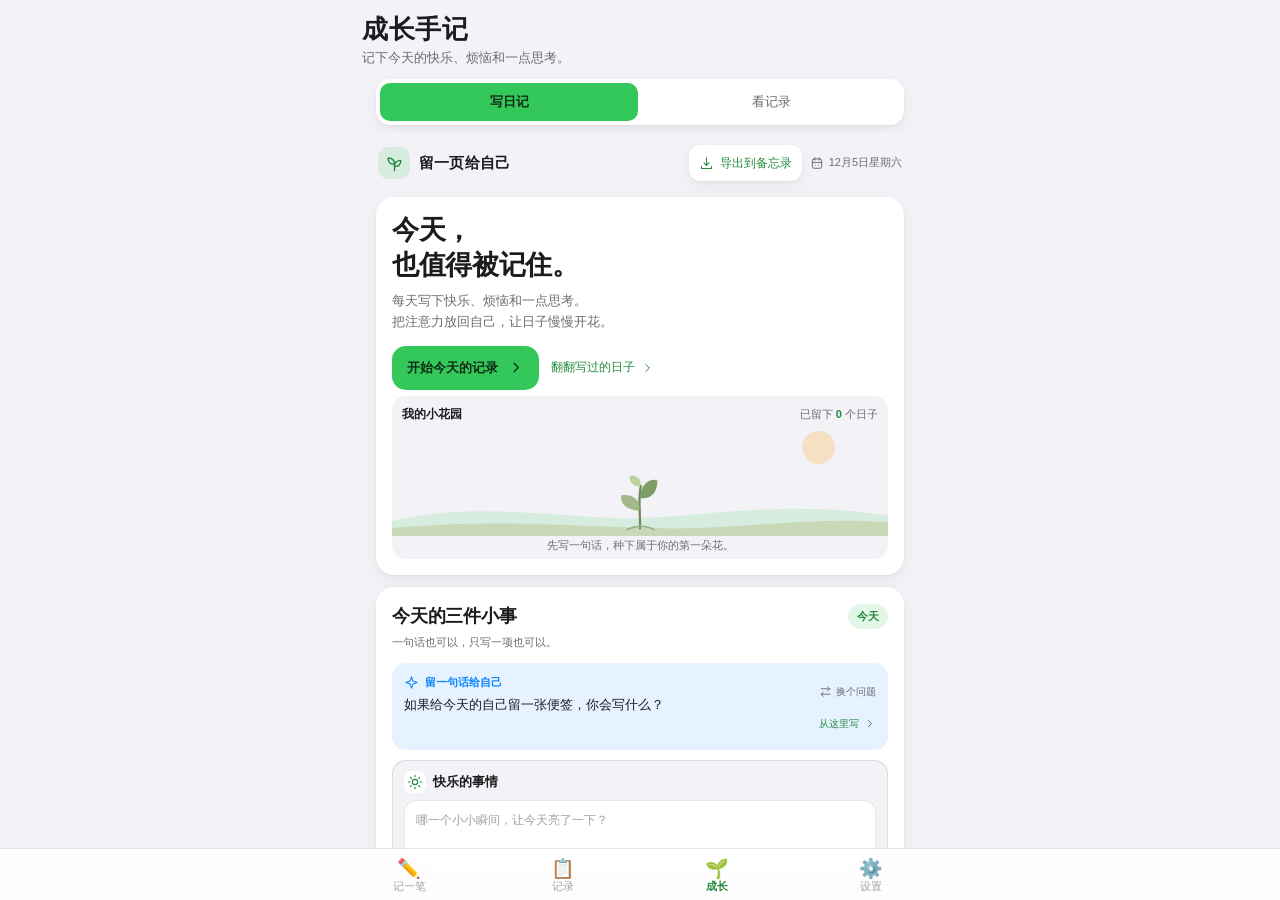
==== commit dae2eda6: "Clarify one-tap Notes export action" ====
--- a/growth-space/index.html
+++ b/growth-space/index.html
@@ -29,7 +29,7 @@
 <div class="page">
 <header class="topline">
 <a class="brand" href="#write"><span class="brand-mark"><svg class="icon" aria-hidden="true"><use href="#i-leaf"/></svg></span>留一页给自己</a>
-<div class="top-actions"><button class="export-button" id="exportNotes" type="button" aria-label="导出备忘录文件" title="导出所有记录为 Markdown 文件"><svg class="icon" aria-hidden="true"><use href="#i-download"/></svg><span>导出备忘录</span></button><div class="top-date"><svg class="icon" aria-hidden="true"><use href="#i-calendar"/></svg><span id="todayLabel"></span></div></div>
+<div class="top-actions"><button class="export-button" id="exportNotes" type="button" aria-label="导出所有记录到备忘录" title="导出全部记录，可分享到备忘录"><svg class="icon" aria-hidden="true"><use href="#i-download"/></svg><span>导出到备忘录</span></button><div class="top-date"><svg class="icon" aria-hidden="true"><use href="#i-calendar"/></svg><span id="todayLabel"></span></div></div>
 </header>
 <main id="writePage">
 <section class="intro" aria-labelledby="welcomeTitle">
@@ -67,7 +67,7 @@
 <div class="note"><label class="note-label" for="calendarNoteInput">当天注释 <span id="calendarDateLabel"></span></label><textarea id="calendarNoteInput" maxlength="500" placeholder="为这个日子，留一句小小的备注…"></textarea><div class="note-foot"><button class="button" id="saveCalendarNote" type="button">保存注释</button></div></div>
 </aside>
 </div>
-<footer class="bottom-note"><span>留一页给自己</span><span>日记仅保存在当前浏览器。导出 Markdown 文件后，可导入 Apple 备忘录。</span></footer>
+<footer class="bottom-note"><span>留一页给自己</span><span>日记仅保存在当前浏览器。导出全部记录后，可分享到备忘录保存。</span></footer>
 </main>
 <main id="recordsPage" hidden aria-labelledby="recordsTitle">
 <div class="archive">
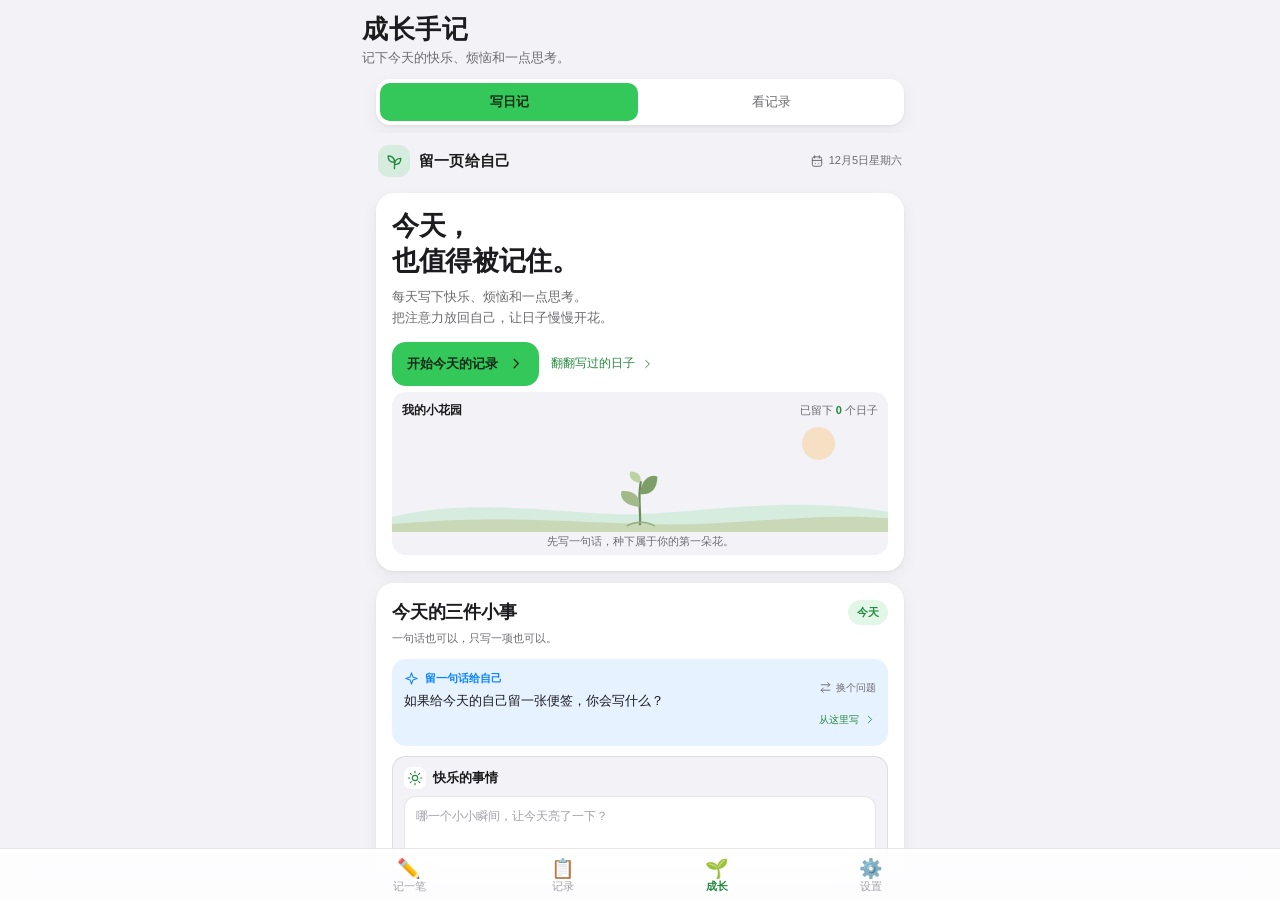
==== commit 6e98fc2a: "Move all-records export guidance to Settings" ====
--- a/growth-space/index.html
+++ b/growth-space/index.html
@@ -29,7 +29,7 @@
 <div class="page">
 <header class="topline">
 <a class="brand" href="#write"><span class="brand-mark"><svg class="icon" aria-hidden="true"><use href="#i-leaf"/></svg></span>留一页给自己</a>
-<div class="top-actions"><button class="export-button" id="exportNotes" type="button" aria-label="导出所有记录到备忘录" title="导出全部记录，可分享到备忘录"><svg class="icon" aria-hidden="true"><use href="#i-download"/></svg><span>导出到备忘录</span></button><div class="top-date"><svg class="icon" aria-hidden="true"><use href="#i-calendar"/></svg><span id="todayLabel"></span></div></div>
+<div class="top-actions"><div class="top-date"><svg class="icon" aria-hidden="true"><use href="#i-calendar"/></svg><span id="todayLabel"></span></div></div>
 </header>
 <main id="writePage">
 <section class="intro" aria-labelledby="welcomeTitle">
@@ -67,7 +67,7 @@
 <div class="note"><label class="note-label" for="calendarNoteInput">当天注释 <span id="calendarDateLabel"></span></label><textarea id="calendarNoteInput" maxlength="500" placeholder="为这个日子，留一句小小的备注…"></textarea><div class="note-foot"><button class="button" id="saveCalendarNote" type="button">保存注释</button></div></div>
 </aside>
 </div>
-<footer class="bottom-note"><span>留一页给自己</span><span>日记仅保存在当前浏览器。导出全部记录后，可分享到备忘录保存。</span></footer>
+<footer class="bottom-note"><span>留一页给自己</span><span>日记仅保存在当前浏览器。可在「省钱记 → 设置 → 数据」导出全部记录。</span></footer>
 </main>
 <main id="recordsPage" hidden aria-labelledby="recordsTitle">
 <div class="archive">
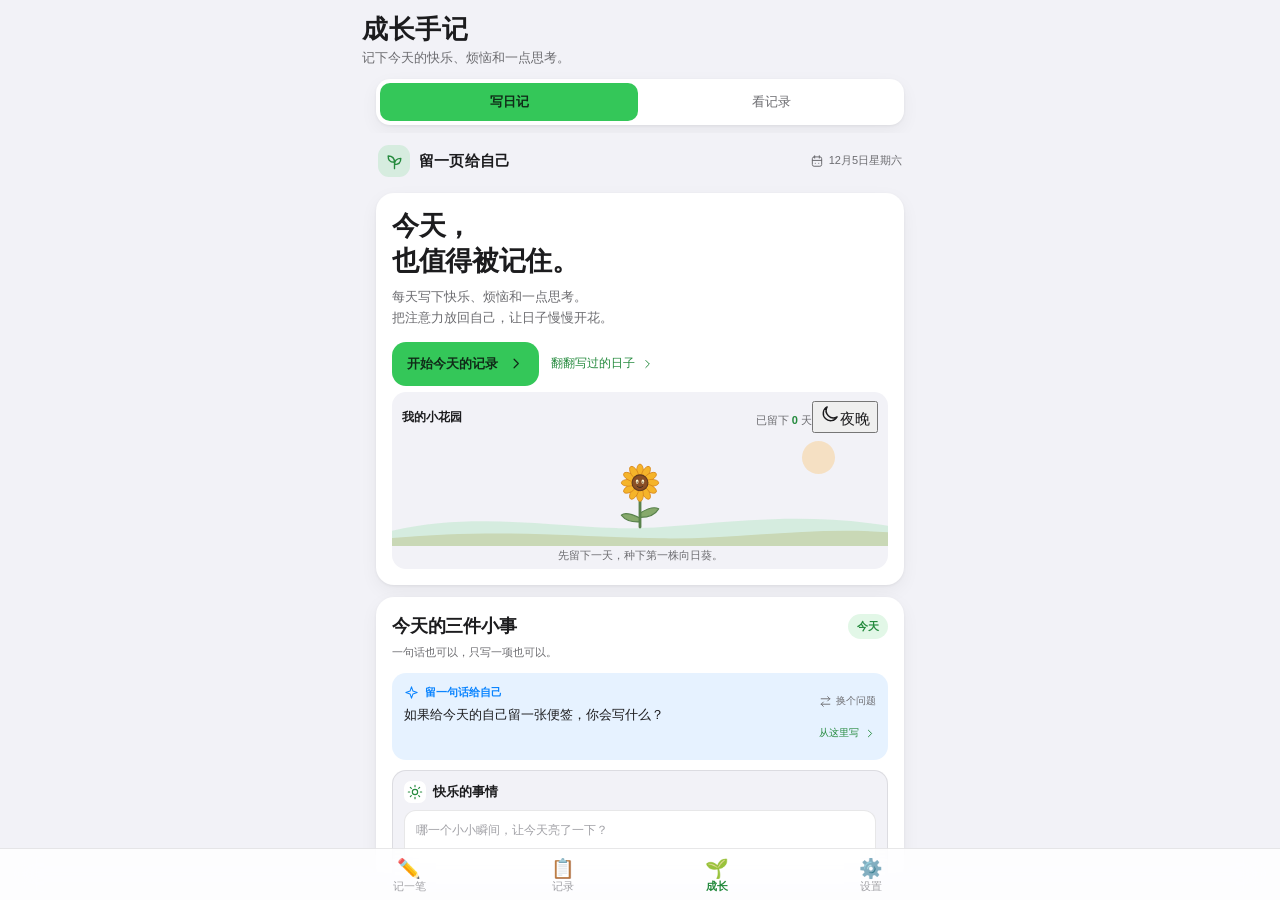
==== commit b321b7ab: "Add day-night control to growth garden" ====
--- a/growth-space/index.html
+++ b/growth-space/index.html
@@ -15,6 +15,7 @@
 <svg class="icon-defs" xmlns="http://www.w3.org/2000/svg" aria-hidden="true">
 <symbol id="i-leaf" viewBox="0 0 24 24"><path d="M12 21V10M12 13C5 13 4 9 4 5c5 0 8 2 8 8ZM12 16c0-5 3-8 8-8 0 5-2 8-8 8Z"/></symbol>
 <symbol id="i-sun" viewBox="0 0 24 24"><circle cx="12" cy="12" r="4"/><path d="M12 2v2m0 16v2M2 12h2m16 0h2M5 5l1.5 1.5m11 11L19 19m0-14-1.5 1.5m-11 11L5 19"/></symbol>
+<symbol id="i-moon" viewBox="0 0 24 24"><path d="M20.5 15.4A8.7 8.7 0 0 1 8.6 3.5 8.8 8.8 0 1 0 20.5 15.4Z"/></symbol>
 <symbol id="i-cloud" viewBox="0 0 24 24"><path d="M6 17h12a3.5 3.5 0 0 0 .1-7 6 6 0 0 0-11.5-1A4 4 0 0 0 6 17ZM8 21h.1m4.9 0h.1"/></symbol>
 <symbol id="i-spark" viewBox="0 0 24 24"><path d="m12 3 2.3 6.7L21 12l-6.7 2.3L12 21l-2.3-6.7L3 12l6.7-2.3L12 3Z"/></symbol>
 <symbol id="i-calendar" viewBox="0 0 24 24"><rect x="4" y="5" width="16" height="16" rx="3"/><path d="M8 3v4m8-4v4M4 11h16m-11 5h.1m5.9 0h.1"/></symbol>
@@ -35,11 +36,11 @@
 <section class="intro" aria-labelledby="welcomeTitle">
 <div class="intro-copy"><h1 id="welcomeTitle" tabindex="-1">今天，<br>也值得被记住。</h1><p>每天写下快乐、烦恼和一点思考。<br>把注意力放回自己，让日子慢慢开花。</p><div class="hero-actions"><button class="button hero-button" id="beginWriting" type="button"><span id="beginLabel">开始今天的记录</span><svg class="icon" aria-hidden="true"><use href="#i-right"/></svg></button><a class="quiet-link" href="#records">翻翻写过的日子<svg class="icon" aria-hidden="true"><use href="#i-right"/></svg></a></div></div>
 <section class="garden" aria-labelledby="gardenTitle">
-<div class="garden-top"><h2 id="gardenTitle">我的小花园</h2><span class="garden-total">已留下 <b id="gardenCount">0</b> 个日子</span></div>
+<div class="garden-top"><h2 id="gardenTitle">我的小花园</h2><div class="garden-controls"><span class="garden-total">已留下 <b id="gardenCount">0</b> 天</span><button class="garden-mode" id="gardenModeToggle" type="button" aria-pressed="false" aria-controls="gardenScene"><svg class="icon" aria-hidden="true"><use href="#i-moon"/></svg><span>夜晚</span></button></div></div>
 <div class="garden-scene" id="gardenScene">
 <span class="garden-sun" aria-hidden="true"></span>
-<svg class="garden-ground" viewBox="0 0 460 55" preserveAspectRatio="none" aria-hidden="true"><path d="M0 35C75 0 147 24 211 27S358-7 460 26V55H0Z" fill="currentColor"/><path d="M0 44c101-18 176-3 248-1s142-21 212-8v20H0Z" fill="#c9d8b6"/></svg>
-<svg class="garden-seedling" id="gardenSeedling" viewBox="0 0 90 110" aria-hidden="true"><path d="M45 103C46 86 42 68 46 47" fill="none" stroke="#6b8c5a" stroke-width="3" stroke-linecap="round"/><path d="M44 80C20 78 18 63 21 59c16-1 25 7 23 21Z" fill="#a3b98a"/><path d="M45 63C46 41 62 36 68 40c0 17-10 25-23 23Z" fill="#7d9f67"/><path d="M45 48C32 47 29 36 33 33c10 0 15 7 12 15Z" fill="#bdd1a1"/><path d="M28 105c11-6 26-6 36 0" fill="none" stroke="#9bae83" stroke-width="2" stroke-linecap="round"/></svg>
+<svg class="garden-ground" viewBox="0 0 460 55" preserveAspectRatio="none" aria-hidden="true"><path d="M0 35C75 0 147 24 211 27S358-7 460 26V55H0Z" fill="currentColor"/><path d="M0 44c101-18 176-3 248-1s142-21 212-8v20H0Z" fill="var(--garden-ground-light, #c9d8b6)"/></svg>
+<div class="garden-seedling" id="gardenSeedling" aria-hidden="true"></div>
 <div id="gardenFlowers"></div>
 </div>
 <p class="garden-caption" id="gardenCaption">先写一句话，种下属于你的第一朵花。</p>
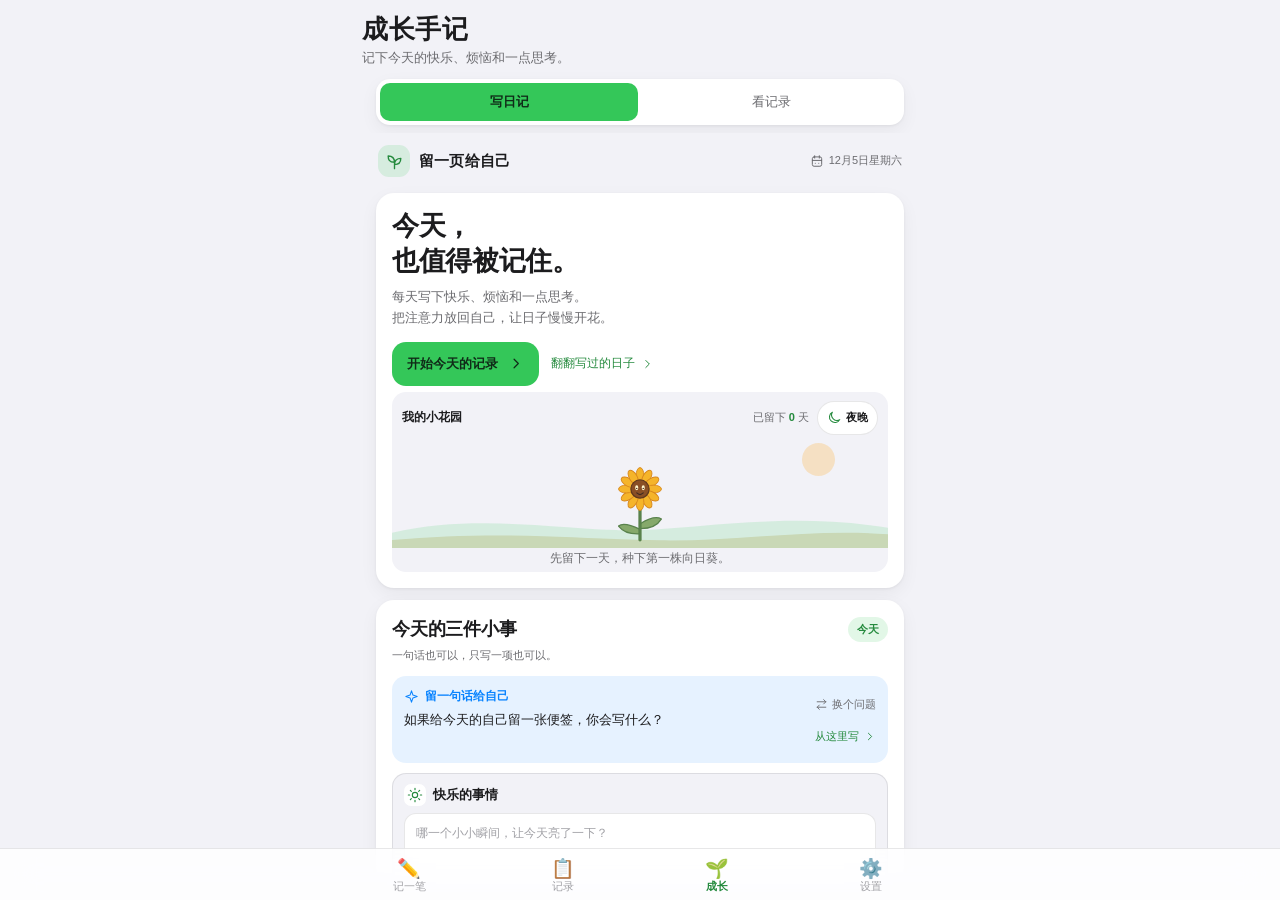
==== commit 1ebb6ef5: "Fix garden rendering and apply day-night theme to entire journal" ====
--- a/growth-space/index.html
+++ b/growth-space/index.html
@@ -35,7 +35,7 @@
 <main id="writePage">
 <section class="intro" aria-labelledby="welcomeTitle">
 <div class="intro-copy"><h1 id="welcomeTitle" tabindex="-1">今天，<br>也值得被记住。</h1><p>每天写下快乐、烦恼和一点思考。<br>把注意力放回自己，让日子慢慢开花。</p><div class="hero-actions"><button class="button hero-button" id="beginWriting" type="button"><span id="beginLabel">开始今天的记录</span><svg class="icon" aria-hidden="true"><use href="#i-right"/></svg></button><a class="quiet-link" href="#records">翻翻写过的日子<svg class="icon" aria-hidden="true"><use href="#i-right"/></svg></a></div></div>
-<section class="garden" aria-labelledby="gardenTitle">
+<section class="garden" id="garden" aria-labelledby="gardenTitle">
 <div class="garden-top"><h2 id="gardenTitle">我的小花园</h2><div class="garden-controls"><span class="garden-total">已留下 <b id="gardenCount">0</b> 天</span><button class="garden-mode" id="gardenModeToggle" type="button" aria-pressed="false" aria-controls="gardenScene"><svg class="icon" aria-hidden="true"><use href="#i-moon"/></svg><span>夜晚</span></button></div></div>
 <div class="garden-scene" id="gardenScene">
 <span class="garden-sun" aria-hidden="true"></span>
--- a/growth-space/style.css
+++ b/growth-space/style.css
@@ -81,20 +81,34 @@
 .quiet-link .icon { width: 14px; height: 14px; }
 .quiet-link:hover { text-decoration: underline; text-underline-offset: 4px; }
 
-.garden { position: relative; padding: 9px 10px 5px; overflow: hidden; isolation: isolate; min-height: 0; border-radius: 14px; background: var(--bg); }
+.garden { position: relative; padding: 9px 10px 5px; overflow: hidden; isolation: isolate; min-height: 0; border-radius: 14px; background: var(--bg); transition: background-color .25s ease, color .25s ease; }
 .garden-top { position: relative; z-index: 1; display: flex; justify-content: space-between; align-items: center; gap: 8px; }
 .garden-top h2 { margin: 0; font-size: 12px; font-weight: 650; }
+.garden-controls { display: flex; align-items: center; gap: 8px; }
 .garden-total { color: var(--text-2); font-size: 11px; }
 .garden-total b { color: var(--green-deep); font-weight: 700; }
-.garden-scene { position: relative; height: 112px; }
+.garden-mode { display: inline-flex; align-items: center; gap: 4px; min-height: 34px; padding: 0 9px; border: 1px solid var(--line); border-radius: 999px; background: var(--card); color: var(--text); font-size: 11px; font-weight: 600; transition: background-color .2s ease, color .2s ease; }
+.garden-mode .icon { width: 15px; height: 15px; color: var(--green-deep); }
+.garden-mode:hover { background: rgba(52, 199, 89, .14); }
+.garden-scene { position: relative; height: 112px; transition: background-color .25s ease; }
+.garden-scene::after { position: absolute; top: 18px; left: 12%; width: 3px; height: 3px; border-radius: 50%; background: transparent; box-shadow: 0 0 transparent; content: ""; transition: background-color .25s ease, box-shadow .25s ease; }
 .garden-sun { position: absolute; top: 8px; right: 9%; width: 33px; height: 33px; border-radius: 50%; background: rgba(255, 159, 10, .22); }
 .garden-ground { position: absolute; inset: auto -20px -1px; width: calc(100% + 40px); height: 35px; color: rgba(52, 199, 89, .15); }
+.garden.night-mode { --garden-ground-light: #374b43; background: #20252d; color: #e7e8ec; }
+.garden.night-mode .garden-total, .garden.night-mode .garden-caption, .garden.night-mode .garden-more { color: #c0c4ce; }
+.garden.night-mode .garden-total b { color: #d8bbef; }
+.garden.night-mode .garden-mode { border-color: rgba(255,255,255,.14); background: #303641; color: #f2edf8; }
+.garden.night-mode .garden-mode .icon { color: #d5b2e8; }
+.garden.night-mode .garden-scene::after { background: #f4e5ad; box-shadow: 18px 20px 0 -1px #e8dfc5, 46px 8px 0 -1px #e8dfc5, 72px 27px 0 -1px #e8dfc5, 98px 13px 0 -1px #e8dfc5; }
+.garden.night-mode .garden-sun { top: 7px; right: 9%; background: #e8dfc5; box-shadow: 8px -4px 0 0 #20252d; }
+.garden.night-mode .garden-ground { color: #516b5b; }
 .garden-flower { position: absolute; display: block; padding: 0; border: 0; background: transparent; transform: translateX(-50%); transform-origin: 50% 95%; transition: transform .18s ease; }
 .garden-flower:hover { transform: translateX(-50%) rotate(-4deg); }
 .garden-flower svg { display: block; width: 100%; height: auto; overflow: visible; }
 .garden-flower:focus-visible { outline-offset: 0; border-radius: 5px; }
-.garden-seedling { position: absolute; left: 50%; bottom: 0; width: 68px; height: 86px; transform: translateX(-50%); }
-.garden-caption { position: relative; z-index: 1; margin: 2px 0 0; color: var(--text-2); font-size: 11px; text-align: center; }
+.garden-seedling { position: absolute; left: 50%; bottom: 0; width: 78px; height: 86px; transform: translateX(-50%); }
+.garden-seedling svg { display: block; width: 100%; height: 100%; overflow: visible; }
+.garden-caption { position: relative; z-index: 1; margin: 2px 0 0; color: var(--text-2); font-size: 12px; text-align: center; }
 .garden-more { margin: 3px 0 0; color: var(--text-2); font-size: 10px; text-align: center; }
 .bloom .garden-flower:last-child svg { animation: blossom .55s cubic-bezier(.2, .8, .3, 1) both; transform-origin: center bottom; }
 @keyframes blossom { from { transform: scale(.8); } to { transform: scale(1); } }
@@ -107,11 +121,13 @@
 .selected-label { flex: none; margin-top: 1px; padding: 4px 9px; border-radius: 999px; background: rgba(52, 199, 89, .14); color: var(--green-deep); font-size: 11px; font-weight: 600; white-space: nowrap; }
 .inspiration { display: flex; align-items: flex-start; justify-content: space-between; gap: 10px; min-width: 0; padding: 11px 12px; border-radius: 14px; background: rgba(10, 132, 255, .10); }
 .inspiration-copy { min-width: 0; }
-.inspiration-head { display: flex; align-items: center; gap: 6px; color: var(--blue); font-size: 11px; font-weight: 650; }
+.inspiration-head { display: flex; align-items: center; gap: 6px; color: var(--blue); font-size: 12px; font-weight: 650; }
+.inspiration-head .icon { width: 15px; height: 15px; }
+@media (prefers-color-scheme: dark) { .inspiration-head { color: #56a7ff; } }
 .inspiration-head .icon { width: 15px; height: 15px; }
 .inspiration p { margin: 4px 0 0; color: var(--text); font-size: 13px; line-height: 1.55; }
 .inspiration-actions { display: grid; flex: none; gap: 0; padding-top: 1px; }
-.text-button { display: inline-flex; align-items: center; justify-content: flex-start; gap: 4px; min-height: 32px; padding: 0; border: 0; background: none; color: var(--text-2); font-size: 10px; font-weight: 550; white-space: nowrap; }
+.text-button { display: inline-flex; align-items: center; justify-content: flex-start; gap: 4px; min-height: 32px; padding: 0; border: 0; background: none; color: var(--text-2); font-size: 11px; font-weight: 550; white-space: nowrap; }
 .text-button .icon { width: 13px; height: 13px; }
 .text-button:hover { color: var(--green-deep); }
 .start-prompt { color: var(--green-deep); }
@@ -131,7 +147,7 @@
 .prompt textarea:focus, .note textarea:focus { border-color: var(--green); outline: none; }
 .prompt textarea:focus-visible, .note textarea:focus-visible { box-shadow: 0 0 0 3px rgba(52, 199, 89, .16); outline: none; }
 .journal-foot { display: flex; align-items: center; justify-content: space-between; gap: 10px; padding-top: 14px; }
-.save-status { color: var(--text-2); font-size: 10px; line-height: 1.4; }
+.save-status { color: var(--text-2); font-size: 11px; line-height: 1.4; }
 
 .calendar { min-width: 0; padding: 16px; }
 .calendar-title { padding-bottom: 11px; border-bottom: 1px solid var(--line); }
@@ -153,7 +169,7 @@
 .calendar-day.today:not(.selected) { box-shadow: inset 0 0 0 1px var(--green); color: var(--green-deep); font-weight: 650; }
 .calendar-day.has-note:after { position: absolute; bottom: 4px; left: calc(50% - 2px); width: 4px; height: 4px; border-radius: 50%; background: var(--orange); content: ""; }
 .calendar-day.selected.has-note:after { background: currentColor; }
-.calendar-legend { display: flex; align-items: center; justify-content: space-between; gap: 6px; margin: 7px 0 0; color: var(--text-2); font-size: 10px; }
+.calendar-legend { display: flex; align-items: center; justify-content: space-between; gap: 6px; margin: 7px 0 0; color: var(--text-2); font-size: 11px; }
 .legend-dot { display: inline-block; width: 5px; height: 5px; margin-right: 5px; border-radius: 50%; background: var(--orange); }
 .calendar-legend button { min-height: 36px; padding: 0 5px; border: 0; background: none; color: var(--green-deep); font-size: 11px; font-weight: 600; }
 .note { margin-top: 12px; padding-top: 12px; border-top: 1px solid var(--line); }
@@ -199,7 +215,7 @@
   .brand { gap: 7px; font-size: 13px; }
   .brand-mark { width: 29px; height: 29px; }
   .top-actions { gap: 5px; }
-  .export-button { gap: 4px; padding: 0 8px; font-size: 10px; }
+  .export-button { gap: 4px; padding: 0 8px; font-size: 11px; }
   .top-date { font-size: 10px; }
   main { padding-top: 2px; }
   .intro { padding: 13px; gap: 4px; }
@@ -209,7 +225,7 @@
   .journal, .calendar { padding: 13px; }
   .prompt { padding: 9px; }
   .inspiration { gap: 6px; padding: 10px; }
-  .text-button { font-size: 9px; }
+  .text-button { font-size: 11px; }
   .archive-intro { padding: 13px; }
   .archive-entry { grid-template-columns: 1fr; gap: 7px; padding: 13px; }
   .archive-transfer { align-items: flex-start; flex-direction: column; gap: 9px; padding: 13px; }
@@ -217,7 +233,7 @@
 }
 @media (prefers-reduced-motion: reduce) {
   .bloom .garden-flower:last-child svg { animation: none; }
-  button, .garden-flower, .toast, .prompt textarea { transition: none; }
+  button, .garden, .garden-scene, .garden-mode, .garden-scene::after, .garden-flower, .toast, .prompt textarea { transition: none; }
 }
 
 
